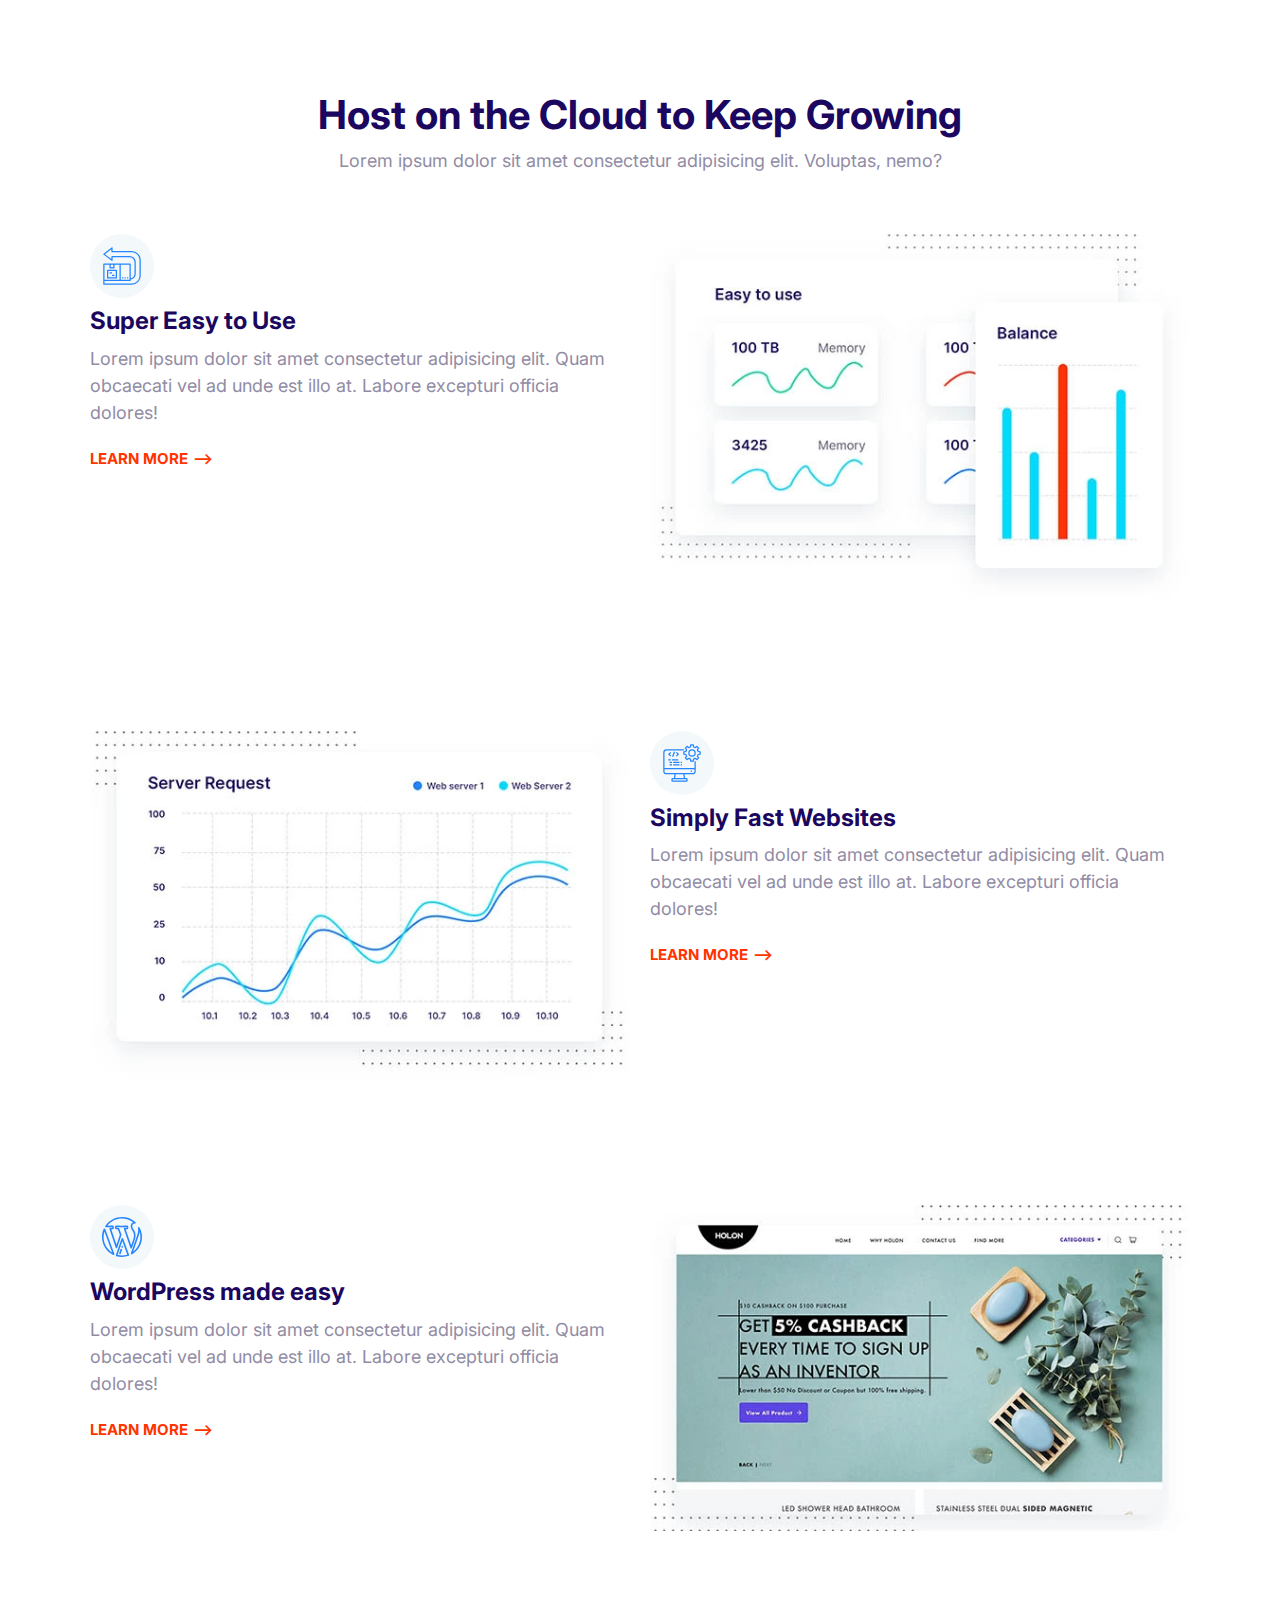
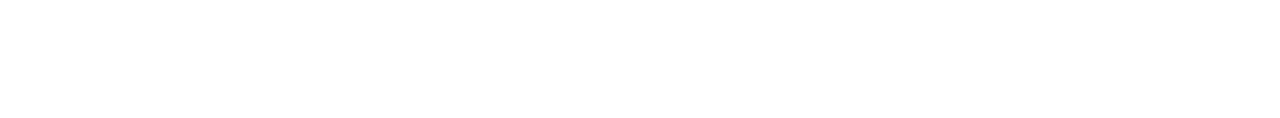
==== index.html @ ed45044b "33- Features Block" ====
<!DOCTYPE html>
<html lang="en">
  <head>
    <meta charset="UTF-8" />
    <meta name="viewport" content="width=device-width, initial-scale=1.0" />
    <title>Document</title>
    <link rel="preconnect" href="https://fonts.googleapis.com" />
    <link rel="preconnect" href="https://fonts.gstatic.com" crossorigin />
    <link
      href="https://fonts.googleapis.com/css2?family=Inter:wght@100..900&display=swap"
      rel="stylesheet"
    />

    <link rel="stylesheet" href="css/normalize.css" />
    <link rel="stylesheet" href="css/styles.css" />
  </head>
  <body>
    <section class="block container">
      <header class="block__header">
        <h2>Host on the Cloud to Keep Growing</h2>
        <p>
          Lorem ipsum dolor sit amet consectetur adipisicing elit. Voluptas,
          nemo?
        </p>
      </header>
      <article class="grid grid--1x2 feature">
        <div class="feature__content">
          <span class="icon-container">
            <svg class="icon icon--primary">
              <use xlink:href="images/sprite.svg#easy"></use>
            </svg>
          </span>
          <h3 class="feature__heading">Super Easy to Use</h3>
          <p>
            Lorem ipsum dolor sit amet consectetur adipisicing elit. Quam
            obcaecati vel ad unde est illo at. Labore excepturi officia dolores!
          </p>
          <a href="#" class="link-arrow">Learn More</a>
        </div>
        <picture>
          <source
            type="image/webp"
            srcset="images/easy.webp 1x, images/easy@2x.webp 2x"
          />
          <source
            type="image/jpg"
            srcset="images/easy.jpg 1x, images/easy@2x.jpg 2x"
          />
          <img class="feature__image" src="images/easy@2x.jpg" alt="" />
        </picture>
      </article>
      <article class="grid grid--1x2 feature">
        <div class="feature__content">
          <span class="icon-container">
            <svg class="icon icon--primary">
              <use xlink:href="images/sprite.svg#computer"></use>
            </svg>
          </span>
          <h3 class="feature__heading">Simply Fast Websites</h3>
          <p>
            Lorem ipsum dolor sit amet consectetur adipisicing elit. Quam
            obcaecati vel ad unde est illo at. Labore excepturi officia dolores!
          </p>
          <a href="#" class="link-arrow">Learn More</a>
        </div>
        <picture>
          <source
            type="image/webp"
            srcset="images/fast.webp 1x, images/fast@2x.webp 2x"
          />
          <source
            type="image/jpg"
            srcset="images/fast.jpg 1x, images/fast@2x.jpg 2x"
          />
          <img class="feature__image" src="images/fast@2x.jpg" alt="" />
        </picture>
      </article>
      <article class="grid grid--1x2 feature">
        <div class="feature__content">
          <span class="icon-container">
            <svg class="icon icon--primary">
              <use xlink:href="images/sprite.svg#wordpress"></use>
            </svg>
          </span>
          <h3 class="feature__heading">WordPress made easy</h3>
          <p>
            Lorem ipsum dolor sit amet consectetur adipisicing elit. Quam
            obcaecati vel ad unde est illo at. Labore excepturi officia dolores!
          </p>
          <a href="#" class="link-arrow">Learn More</a>
        </div>
        <picture>
          <source
            type="image/webp"
            srcset="images/wordpress.webp 1x, images/wordpress@2x.webp 2x"
          />
          <source
            type="image/jpg"
            srcset="images/wordpress.jpg 1x, images/wordpress@2x.jpg 2x"
          />
          <img class="feature__image" src="images/wordpress@2x.jpg" alt="" />
        </picture>
      </article>
    </section>

    <script src="js/main.js"></script>
  </body>
</html>
---- css/styles.css ----
:root {
  --color-primary: #2584ff;
  --color-secondary: #00d9ff;
  --color-accent: #ff3400;
  --color-headings: #1b0760;
  --color-body: #918ca4;
  --color-body-darker: #5c5577;
  --color-border: #ccc;
  --border-radius: 30px;
}

*,
*::after,
*::before {
  box-sizing: border-box;
}

/* Typography */

html {
  /* 62.5% of 16px = 10px */
  font-size: 62.5%;
}

body {
  font-family: Inter, Arial, Helvetica, sans-serif;
  font-size: 2.4rem;
  line-height: 1.5;
  color: var(--color-body);
}

h1,
h2,
h3 {
  color: var(--color-headings);
  margin-bottom: 1rem;
  line-height: 1.1;
}

h1 {
  font-size: 7rem;
}

h2 {
  font-size: 4rem;
}

h3 {
  font-size: 3rem;
}

p {
  margin-top: 0;
}

@media screen and (min-width: 1024px) {
  body {
    font-size: 1.8rem;
  }

  h1 {
    font-size: 8rem;
  }

  h2 {
    font-size: 4rem;
  }

  h3 {
    font-size: 2.4rem;
  }
}

/* Links */
a {
  text-decoration: none;
}

.link-arrow {
  color: var(--color-accent);
  text-transform: uppercase;
  font-size: 2rem;
  font-weight: bold;
}

.link-arrow::after {
  content: '-->';
  margin-left: 5px;
  transition: margin 0.15s;
}

.link-arrow:hover::after {
  margin-left: 10px;
}

@media screen and (min-width: 1024px) {
  .link-arrow {
    font-size: 1.5rem;
  }
}
/* Badges */

.badge {
  border-radius: 20px;
  font-size: 2rem;
  font-weight: 600;
  padding: 0.5rem 2rem;
  white-space: nowrap;
}

.badge--primary {
  background: var(--color-primary);
  color: #fff;
}

.badge--secondary {
  background: var(--color-secondary);
  color: #fff;
}

.badge--small {
  font-size: 1.6rem;
  padding: 0.5rem 1.5rem;
}

@media screen and (min-width: 1024px) {
  .badge {
    font-size: 1.5rem;
  }

  .badge--small {
    font-size: 1.2rem;
  }
}
/* Lists */
.list {
  list-style: none;
  padding-left: 0;
  color: var(--color-headings);
}

.list--inline .list__item {
  display: inline-block;
  margin-right: 2rem;
}

.list--tick {
  list-style-image: url(../images/tick.svg);
  padding-left: 3rem;
}

.list--tick .list__item {
  padding-left: 0.5rem;
  margin-bottom: 1rem;
}

@media screen and (min-width: 1024px) {
  .list--tick .list__item {
    padding-left: 0;
  }
}
/* Icons */
.icon {
  width: 40px;
  height: 40px;
}

.icon--small {
  width: 30px;
  height: 30px;
}

.icon--primary {
  fill: var(--color-primary);
}

.icon--white {
  fill: #fff;
}

.icon-container {
  background: #f3f9fa;
  width: 64px;
  height: 64px;
  border-radius: 100%;
  display: inline-flex;
  justify-content: center;
  align-items: center;
}

.icon-container--accent {
  background: var(--color-accent);
}

/* Buttons */
.btn {
  border-radius: 40px;
  border: 0;
  cursor: pointer;
  font-size: 1.8rem;
  font-weight: 600;
  margin: 1rem 0;
  outline: 0;
  padding: 2rem 3rem;
  text-align: center;
  text-transform: uppercase;
  white-space: nowrap;
}

.btn .icon {
  width: 2rem;
  height: 2rem;
  margin-right: 1rem;
  vertical-align: middle;
}

.btn--primary {
  background: var(--color-primary);
  color: #fff;
}

.btn--primary:hover {
  background: #3a8ffd;
}

.btn--secondary {
  background: var(--color-secondary);
  color: #fff;
}

.btn--secondary:hover {
  background: #05cdf0;
}

.btn--accent {
  background: var(--color-accent);
  color: #fff;
}

.btn--accent:hover {
  background: #ec3000;
}

.btn--outline {
  background: #fff;
  color: var(--color-headings);
  border: 2px solid var(--color-headings);
}

.btn--outline:hover {
  background: var(--color-headings);
  color: #fff;
}

.btn--stretched {
  padding-left: 6rem;
  padding-right: 6rem;
}

.btn--block {
  width: 100%;
  display: inline-block;
}

@media screen and (min-width: 1024px) {
  .btn {
    font-size: 1.5rem;
  }
}

/* Inputs */
.input {
  border-radius: var(--border-radius);
  border: 1px solid var(--color-border);
  color: var(--color-headings);
  font-size: 2rem;
  outline: 0;
  padding: 1.5rem 3.5rem;
}

::placeholder {
  color: #cdcbd7;
}

.input-group {
  border: 1px solid var(--color-border);
  border-radius: var(--border-radius);
  display: flex;
}

.input-group .input {
  border: 0;
  flex-grow: 1;
  padding: 1.5rem 2rem;
}

.input-group .btn {
  margin: 4px;
}

@media screen and (min-width: 1024px) {
  .input {
    font-size: 1.5rem;
  }
}
/* Cards */
.card {
  border-radius: 7px;
  box-shadow: 0 0 20px 10px #f3f3f3;
  overflow: hidden;
}

.card__header,
.card__body {
  padding: 2rem 3rem;
}

.card--primary .card__header {
  background: var(--color-primary);
  color: #fff;
}

.card--secondary .card__header {
  background: var(--color-secondary);
  color: #fff;
}

.card--primary .badge--primary {
  background: #126de4;
}

.card--secondary .badge--secondary {
  background: #02cdf1;
}

/* Plans */
.plan {
  transition: transform 0.2s ease-out;
}

.plan__name {
  color: #fff;
  margin: 0;
  font-weight: 500;
  font-size: 2.4rem;
}

.plan__price {
  font-size: 6rem;
}

.plan__billing-cycle {
  font-size: 2.4rem;
  font-weight: 300;
  opacity: 0.8;
  margin-right: 1rem;
}

.plan__description {
  font-size: 2rem;
  font-weight: 300;
  letter-spacing: 1px;
  display: block;
}

.plan .list__item {
  margin-bottom: 2rem;
}

.plan--popular {
  transform: scale(1.1);
}

.plan--popular .card__header {
  position: relative;
}

.plan--popular .card__header::before {
  content: url(../images/popular.svg);
  width: 40px;
  display: inline-block;
  position: absolute;
  top: -6px;
  right: 5%;
}

.plan:hover {
  transform: scale(1.05);
}

.plan--popular:hover {
  transform: scale(1.15);
}

@media screen and (min-width: 1024px) {
  .plan__name {
    font-size: 1.4rem;
  }

  .plan__price {
    font-size: 5rem;
  }

  .plan__billing-cycle {
    font-size: 1.6rem;
  }

  .plan__description {
    font-size: 1.7rem;
  }
}
/* Media */
.media {
  display: flex;
}

.media__title {
  margin-top: 0;
}

.media__body {
  margin: 0 2rem;
}

.media__image {
  margin-top: 1rem;
}
/* Quotes */
.quote {
  font-size: 3rem;
  font-style: italic;
  color: var(--color-body-darker);
  line-height: 1.3;
}

.quote__text::before {
  content: open-quote;
}

.quote__text::after {
  content: close-quote;
}

.quote__author {
  font-size: 3rem;
  font-weight: 500;
  font-style: normal;
  margin-bottom: 0;
}

.quote__organization {
  color: var(--color-headings);
  opacity: 0.4;
  font-size: 2rem;
  font-style: normal;
}

.quote__line {
  position: relative;
  bottom: 10px;
}

@media screen and (min-width: 1024px) {
  .quote {
    font-size: 2rem;
  }

  .quote__author {
    font-size: 2.4rem;
  }

  .quote__organization {
    font-size: 1.6rem;
  }
}

/* Grids */
.grid {
  display: grid;
}

@media screen and (min-width: 768px) {
  .grid--1x2 {
    grid-template-columns: repeat(2, 1fr);
  }
}

@media screen and (min-width: 1024px) {
  .grid--1x3 {
    grid-template-columns: repeat(3, 1fr);
  }
}

/* Testimonials */
.testimonial {
  padding: 3rem;
}

.testimonial__image {
  position: relative;
  margin: 0 3rem;
}

.testimonial__image > img {
  width: 100%;
}

.testimonial__image > .icon-container {
  position: absolute;
  top: 3rem;
  right: -32px;
}

@media screen and (min-width: 768px) {
  .testimonial__image {
    margin: 0;
  }

  .testimonial .quote,
  .testimonial .quote__author {
    font-size: 2.4rem;
  }

  .testimonial .quote {
    margin-left: 6rem;
    margin-right: 0;
  }
}

/* Callouts */
.callout {
  padding: 4rem;
  border-radius: 5px;
}

.callout--primary {
  background: var(--color-primary);
  color: #fff;
}

.callout__heading {
  color: #fff;
  margin-top: 0;
  font-size: 3rem;
}

.callout .btn {
  justify-self: center;
  align-self: center;
}

.callout__content {
  text-align: center;
}

@media screen and (min-width: 768px) {
  .callout .grid--1x2 {
    grid-template-columns: 1fr auto;
  }

  .callout__content {
    text-align: left;
  }

  .callout .btn {
    justify-self: start;
    margin: 0 2rem;
  }
}

/* Collapsibles */
.collapsible__header {
  display: flex;
  justify-content: space-between;
}

.collapsible__heading {
  margin-top: 0;
  font-size: 3rem;
}

.collapsible__chevron {
  transform: rotate(-90deg);
  transition: transform 0.3s;
}

.collapsible__content {
  max-height: 0;
  overflow: hidden;
  opacity: 0;
  transition: all 0.3s;
}

.collapsible--expanded .collapsible__chevron {
  transform: rotate(0);
}

.collapsible--expanded .collapsible__content {
  max-height: 100vh;
  opacity: 1;
}
/* Blocks */
.block {
  --padding-vertical: 6rem;
  padding: var(--padding-vertical) 2rem;
}

.block__header {
  text-align: center;
}

.block__heading {
  margin-top: 0;
}

.block--dark {
  background: #000;
  color: #7b858b;
}

.block--dark .block__heading {
  color: #fff;
}

.block--skewed-right {
  padding-bottom: calc(var(--padding-vertical) + 4rem);
  clip-path: polygon(0% 0%, 100% 0%, 100% 100%, 0% 80%);
}

.block--skewed-left {
  padding-bottom: calc(var(--padding-vertical) + 4rem);
  clip-path: polygon(0% 0%, 100% 0%, 100% 80%, 0% 100%);
}

.container {
  max-width: 1140px;
  margin: 0 auto;
}

/* Navigation Bar */
.nav {
  background: #000;
  display: flex;
  justify-content: space-between;
  flex-wrap: wrap;
  padding: 0 1rem;
  align-items: center;
}

.nav__list {
  width: 100%;
  margin: 0;
}

.nav__item {
  padding: 0.5rem 2rem;
  border-bottom: 1px solid #222;
}

.nav__item > a {
  color: #d2d0db;
  transition: color 0.3s;
}

.nav__item > a:hover {
  color: #fff;
}

.nav__toggler {
  opacity: 0.5;
  transition: box-shadow 0.15s;
  cursor: pointer;
}

.nav.collapsible--expanded .nav__toggler {
  opacity: 1;
  box-shadow: 0 0 0 3px #666;
  border-radius: 5px;
}

.nav__brand {
  transform: translateY(5px);
}

@media screen and (min-width: 768px) {
  .nav__toggler {
    display: none;
  }

  .nav__list {
    width: auto;
    display: flex;
    font-size: 1.6rem;
    max-height: 100%;
    opacity: 1;
  }

  .nav__item {
    border: 0;
  }
}

/* Hero */
.hero {
  clip-path: polygon(0% 0%, 100% 0%, 100% 90%, 0% 100%);
}

.hero__tagline {
  font-size: 2rem;
  color: #b9c3cf;
  letter-spacing: 1px;
  margin: 2rem 0 5rem;
}

.hero__image {
  width: 100%;
}

@media screen and (min-width: 768px) {
  .hero {
    padding-top: 0;
  }

  .hero__content {
    text-align: left;
    align-self: center;
  }
}

/* Domain Block */
.block-domain .input-group {
  box-shadow: 0 0 30px 20px #e6ebee;
  border: 0;
  margin: 4rem auto;
  max-width: 670px;
}

.block-domain__prices {
  display: grid;
  grid-template-columns: repeat(3, 1fr);
  grid-template-rows: repeat(2, 6rem);
  font-size: 2rem;
  font-weight: 600;
  justify-items: center;
  max-width: 700px;
  margin: 0 auto;
}

@media screen and (min-width: 768px) {
  .block-domain__prices {
    grid-template-columns: repeat(auto-fit, minmax(10rem, 1fr));
  }
}
/* Plans Block */
.block-plans .grid {
  gap: 8rem 4rem;
}

.block-plans .card {
  max-width: 500px;
  margin: 0 auto;
}

/* Features */
.feature {
  gap: 4rem 2rem;
  margin: 12rem 0;
}

.feature:first-of-type {
  margin-top: 6rem;
}

.feature__heading {
  margin: 1rem 0;
}

.feature__image {
  width: 100%;
}

@media screen and (min-width: 768px) {
  .feature:nth-of-type(even) .feature__content {
    order: 2;
  }
}
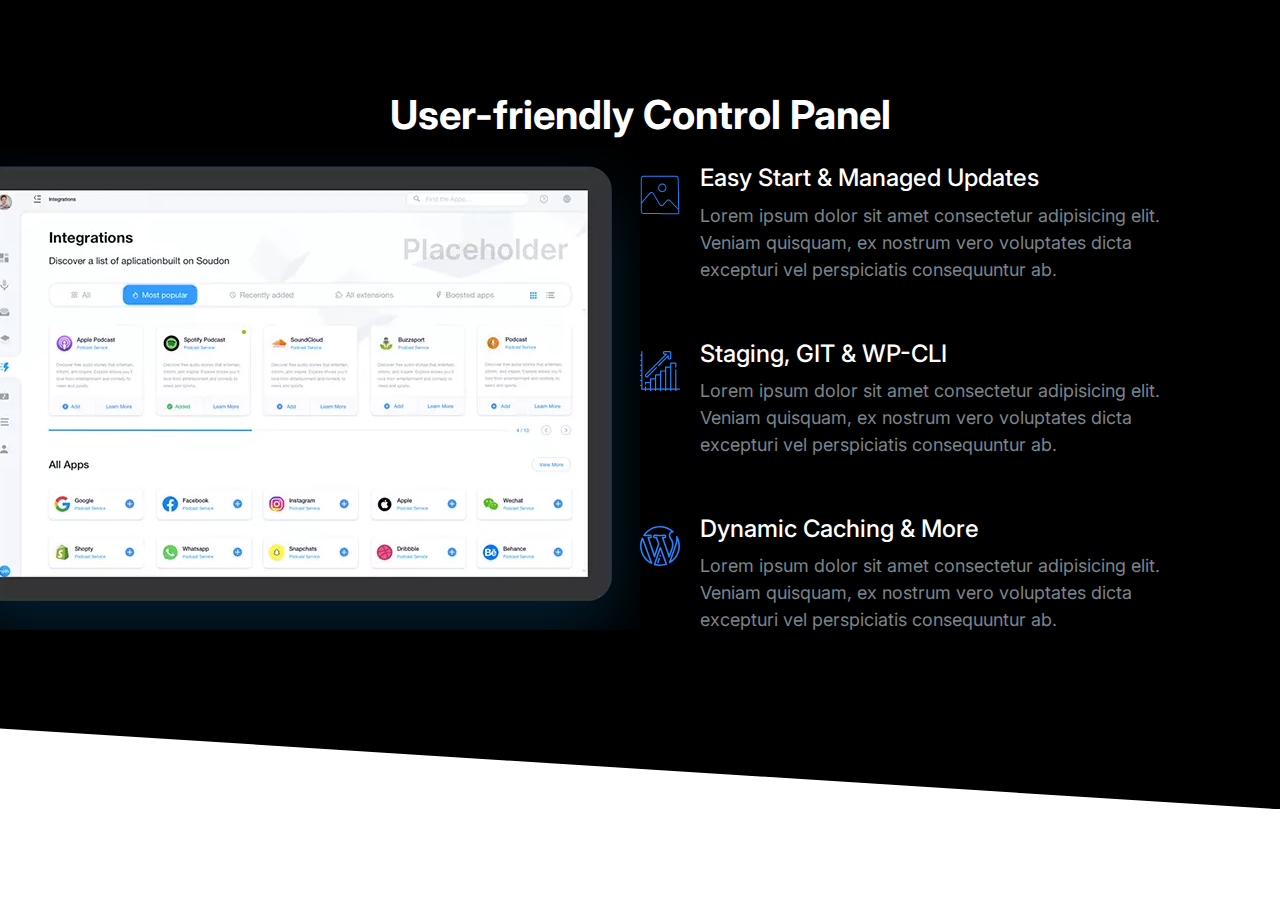
==== commit c1ab0d2f: "34- Showcase Block" ====
--- a/index.html
+++ b/index.html
@@ -15,92 +15,76 @@
     <link rel="stylesheet" href="css/styles.css" />
   </head>
   <body>
-    <section class="block container">
+    <section class="block block--dark block--skewed-right block-showcase">
       <header class="block__header">
-        <h2>Host on the Cloud to Keep Growing</h2>
-        <p>
-          Lorem ipsum dolor sit amet consectetur adipisicing elit. Voluptas,
-          nemo?
-        </p>
+        <h2>User-friendly Control Panel</h2>
       </header>
-      <article class="grid grid--1x2 feature">
-        <div class="feature__content">
-          <span class="icon-container">
-            <svg class="icon icon--primary">
-              <use xlink:href="images/sprite.svg#easy"></use>
-            </svg>
-          </span>
-          <h3 class="feature__heading">Super Easy to Use</h3>
-          <p>
-            Lorem ipsum dolor sit amet consectetur adipisicing elit. Quam
-            obcaecati vel ad unde est illo at. Labore excepturi officia dolores!
-          </p>
-          <a href="#" class="link-arrow">Learn More</a>
-        </div>
-        <picture>
+      <div class="container grid grid--1x2">
+        <picture class="block-showcase__image">
           <source
             type="image/webp"
-            srcset="images/easy.webp 1x, images/easy@2x.webp 2x"
+            srcset="images/ipad.webp 1x, images/ipad@2x.webp 2x"
           />
           <source
-            type="image/jpg"
-            srcset="images/easy.jpg 1x, images/easy@2x.jpg 2x"
+            type="image/png"
+            srcset="images/ipad.png 1x, images/ipad@2x.png 2x"
           />
-          <img class="feature__image" src="images/easy@2x.jpg" alt="" />
+          <img src="images/ipad.png" alt="" />
         </picture>
-      </article>
-      <article class="grid grid--1x2 feature">
-        <div class="feature__content">
-          <span class="icon-container">
-            <svg class="icon icon--primary">
-              <use xlink:href="images/sprite.svg#computer"></use>
-            </svg>
-          </span>
-          <h3 class="feature__heading">Simply Fast Websites</h3>
-          <p>
-            Lorem ipsum dolor sit amet consectetur adipisicing elit. Quam
-            obcaecati vel ad unde est illo at. Labore excepturi officia dolores!
-          </p>
-          <a href="#" class="link-arrow">Learn More</a>
-        </div>
-        <picture>
-          <source
-            type="image/webp"
-            srcset="images/fast.webp 1x, images/fast@2x.webp 2x"
-          />
-          <source
-            type="image/jpg"
-            srcset="images/fast.jpg 1x, images/fast@2x.jpg 2x"
-          />
-          <img class="feature__image" src="images/fast@2x.jpg" alt="" />
-        </picture>
-      </article>
-      <article class="grid grid--1x2 feature">
-        <div class="feature__content">
-          <span class="icon-container">
-            <svg class="icon icon--primary">
-              <use xlink:href="images/sprite.svg#wordpress"></use>
-            </svg>
-          </span>
-          <h3 class="feature__heading">WordPress made easy</h3>
-          <p>
-            Lorem ipsum dolor sit amet consectetur adipisicing elit. Quam
-            obcaecati vel ad unde est illo at. Labore excepturi officia dolores!
-          </p>
-          <a href="#" class="link-arrow">Learn More</a>
-        </div>
-        <picture>
-          <source
-            type="image/webp"
-            srcset="images/wordpress.webp 1x, images/wordpress@2x.webp 2x"
-          />
-          <source
-            type="image/jpg"
-            srcset="images/wordpress.jpg 1x, images/wordpress@2x.jpg 2x"
-          />
-          <img class="feature__image" src="images/wordpress@2x.jpg" alt="" />
-        </picture>
-      </article>
+        <ul class="list">
+          <li>
+            <div class="media">
+              <div class="media__image">
+                <svg class="icon icon--primary">
+                  <use xlink:href="images/sprite.svg#snap"></use>
+                </svg>
+              </div>
+              <div class="media__body">
+                <h3 class="media__title">Easy Start & Managed Updates</h3>
+                <p>
+                  Lorem ipsum dolor sit amet consectetur adipisicing elit.
+                  Veniam quisquam, ex nostrum vero voluptates dicta excepturi
+                  vel perspiciatis consequuntur ab.
+                </p>
+              </div>
+            </div>
+          </li>
+          <li>
+            <div class="media">
+              <div class="media__image">
+                <svg class="icon icon--primary">
+                  <use xlink:href="images/sprite.svg#growth"></use>
+                </svg>
+              </div>
+              <div class="media__body">
+                <h3 class="media__title">Staging, GIT & WP-CLI</h3>
+                <p>
+                  Lorem ipsum dolor sit amet consectetur adipisicing elit.
+                  Veniam quisquam, ex nostrum vero voluptates dicta excepturi
+                  vel perspiciatis consequuntur ab.
+                </p>
+              </div>
+            </div>
+          </li>
+          <li>
+            <div class="media">
+              <div class="media__image">
+                <svg class="icon icon--primary">
+                  <use xlink:href="images/sprite.svg#wordpress"></use>
+                </svg>
+              </div>
+              <div class="media__body">
+                <h3 class="media__title">Dynamic Caching & More</h3>
+                <p>
+                  Lorem ipsum dolor sit amet consectetur adipisicing elit.
+                  Veniam quisquam, ex nostrum vero voluptates dicta excepturi
+                  vel perspiciatis consequuntur ab.
+                </p>
+              </div>
+            </div>
+          </li>
+        </ul>
+      </div>
     </section>
 
     <script src="js/main.js"></script>
--- a/css/styles.css
+++ b/css/styles.css
@@ -16,6 +16,10 @@
 }
 
 /* Typography */
+::selection {
+  background: var(--color-primary);
+  color: #fff;
+}
 
 html {
   /* 62.5% of 16px = 10px */
@@ -47,6 +51,7 @@
 
 h3 {
   font-size: 3rem;
+  font-weight: 500;
 }
 
 p {
@@ -136,7 +141,6 @@
 .list {
   list-style: none;
   padding-left: 0;
-  color: var(--color-headings);
 }
 
 .list--inline .list__item {
@@ -147,6 +151,7 @@
 .list--tick {
   list-style-image: url(../images/tick.svg);
   padding-left: 3rem;
+  color: var(--color-headings);
 }
 
 .list--tick .list__item {
@@ -409,9 +414,11 @@
     font-size: 1.7rem;
   }
 }
+
 /* Media */
 .media {
   display: flex;
+  margin-bottom: 4rem;
 }
 
 .media__title {
@@ -618,18 +625,20 @@
   color: #7b858b;
 }
 
-.block--dark .block__heading {
+.block--dark h1,
+.block--dark h2,
+.block--dark h3 {
   color: #fff;
 }
 
 .block--skewed-right {
   padding-bottom: calc(var(--padding-vertical) + 4rem);
-  clip-path: polygon(0% 0%, 100% 0%, 100% 100%, 0% 80%);
+  clip-path: polygon(0% 0%, 100% 0%, 100% 100%, 0% 90%);
 }
 
 .block--skewed-left {
   padding-bottom: calc(var(--padding-vertical) + 4rem);
-  clip-path: polygon(0% 0%, 100% 0%, 100% 80%, 0% 100%);
+  clip-path: polygon(0% 0%, 100% 0%, 100% 90%, 0% 100%);
 }
 
 .container {
@@ -701,9 +710,6 @@
 }
 
 /* Hero */
-.hero {
-  clip-path: polygon(0% 0%, 100% 0%, 100% 90%, 0% 100%);
-}
 
 .hero__tagline {
   font-size: 2rem;
@@ -784,3 +790,23 @@
     order: 2;
   }
 }
+
+/* Showcase Block */
+.block-showcase__image > img {
+  width: 100%;
+}
+
+@media screen and (min-width: 768px) {
+  .block-showcase .grid {
+    grid-template-columns: 50% 50%;
+  }
+
+  .block-showcase__image {
+    justify-self: end;
+  }
+
+  .block-showcase__image > img {
+    width: auto;
+    max-width: 700px;
+  }
+}
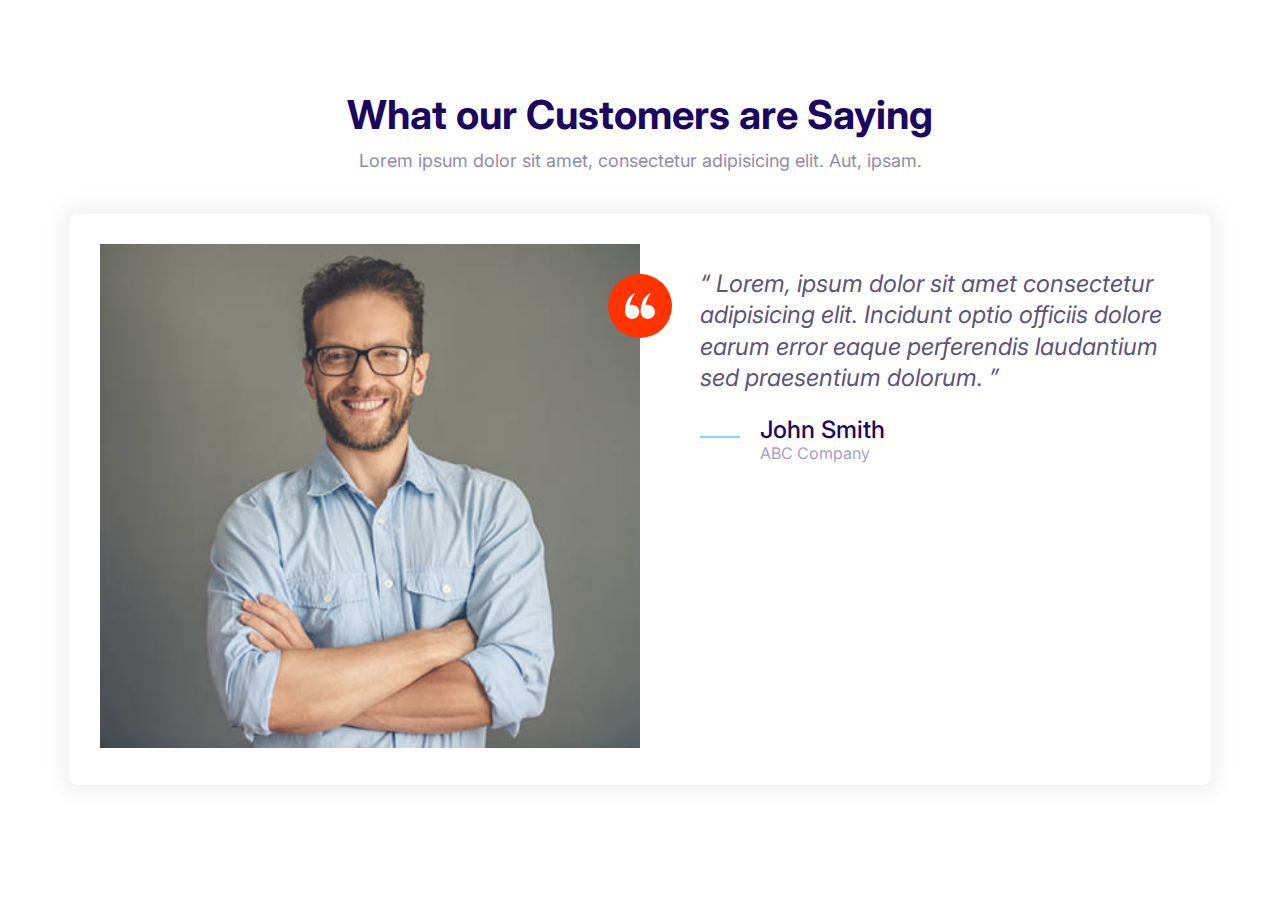
==== commit 5222399f: "35- Testimonials Block" ====
--- a/index.html
+++ b/index.html
@@ -15,75 +15,49 @@
     <link rel="stylesheet" href="css/styles.css" />
   </head>
   <body>
-    <section class="block block--dark block--skewed-right block-showcase">
+    <section class="block">
       <header class="block__header">
-        <h2>User-friendly Control Panel</h2>
+        <h2>What our Customers are Saying</h2>
+        <p>
+          Lorem ipsum dolor sit amet, consectetur adipisicing elit. Aut, ipsam.
+        </p>
       </header>
-      <div class="container grid grid--1x2">
-        <picture class="block-showcase__image">
-          <source
-            type="image/webp"
-            srcset="images/ipad.webp 1x, images/ipad@2x.webp 2x"
-          />
-          <source
-            type="image/png"
-            srcset="images/ipad.png 1x, images/ipad@2x.png 2x"
-          />
-          <img src="images/ipad.png" alt="" />
-        </picture>
-        <ul class="list">
-          <li>
-            <div class="media">
-              <div class="media__image">
-                <svg class="icon icon--primary">
-                  <use xlink:href="images/sprite.svg#snap"></use>
+      <div class="container">
+        <div class="card testimonial">
+          <div class="grid grid--1x2">
+            <div class="testimonial__image">
+              <img
+                src="images/testimonial.jpg"
+                alt="A happy, smiling customer"
+              />
+              <span class="icon-container icon-container--accent">
+                <svg class="icon icon--white icon--small">
+                  <use xlink:href="images/sprite.svg#quotes"></use>
                 </svg>
-              </div>
-              <div class="media__body">
-                <h3 class="media__title">Easy Start & Managed Updates</h3>
-                <p>
-                  Lorem ipsum dolor sit amet consectetur adipisicing elit.
-                  Veniam quisquam, ex nostrum vero voluptates dicta excepturi
-                  vel perspiciatis consequuntur ab.
-                </p>
-              </div>
+              </span>
             </div>
-          </li>
-          <li>
-            <div class="media">
-              <div class="media__image">
-                <svg class="icon icon--primary">
-                  <use xlink:href="images/sprite.svg#growth"></use>
-                </svg>
-              </div>
-              <div class="media__body">
-                <h3 class="media__title">Staging, GIT & WP-CLI</h3>
-                <p>
-                  Lorem ipsum dolor sit amet consectetur adipisicing elit.
-                  Veniam quisquam, ex nostrum vero voluptates dicta excepturi
-                  vel perspiciatis consequuntur ab.
-                </p>
-              </div>
-            </div>
-          </li>
-          <li>
-            <div class="media">
-              <div class="media__image">
-                <svg class="icon icon--primary">
-                  <use xlink:href="images/sprite.svg#wordpress"></use>
-                </svg>
-              </div>
-              <div class="media__body">
-                <h3 class="media__title">Dynamic Caching & More</h3>
-                <p>
-                  Lorem ipsum dolor sit amet consectetur adipisicing elit.
-                  Veniam quisquam, ex nostrum vero voluptates dicta excepturi
-                  vel perspiciatis consequuntur ab.
-                </p>
-              </div>
-            </div>
-          </li>
-        </ul>
+            <blockquote class="quote">
+              <p class="quote__text">
+                Lorem, ipsum dolor sit amet consectetur adipisicing elit.
+                Incidunt optio officiis dolore earum error eaque perferendis
+                laudantium sed praesentium dolorum.
+              </p>
+              <footer>
+                <div class="media">
+                  <div class="media__image">
+                    <svg class="icon icon--primary quote__line">
+                      <use xlink:href="images/sprite.svg#line"></use>
+                    </svg>
+                  </div>
+                  <div class="media__body">
+                    <h3 class="media__title quote__author">John Smith</h3>
+                    <p class="quote__organization">ABC Company</p>
+                  </div>
+                </div>
+              </footer>
+            </blockquote>
+          </div>
+        </div>
       </div>
     </section>
 
--- a/css/styles.css
+++ b/css/styles.css
@@ -614,6 +614,7 @@
 
 .block__header {
   text-align: center;
+  margin-bottom: 4rem;
 }
 
 .block__heading {
@@ -810,3 +811,4 @@
     max-width: 700px;
   }
 }
+/* Testimonials Block */
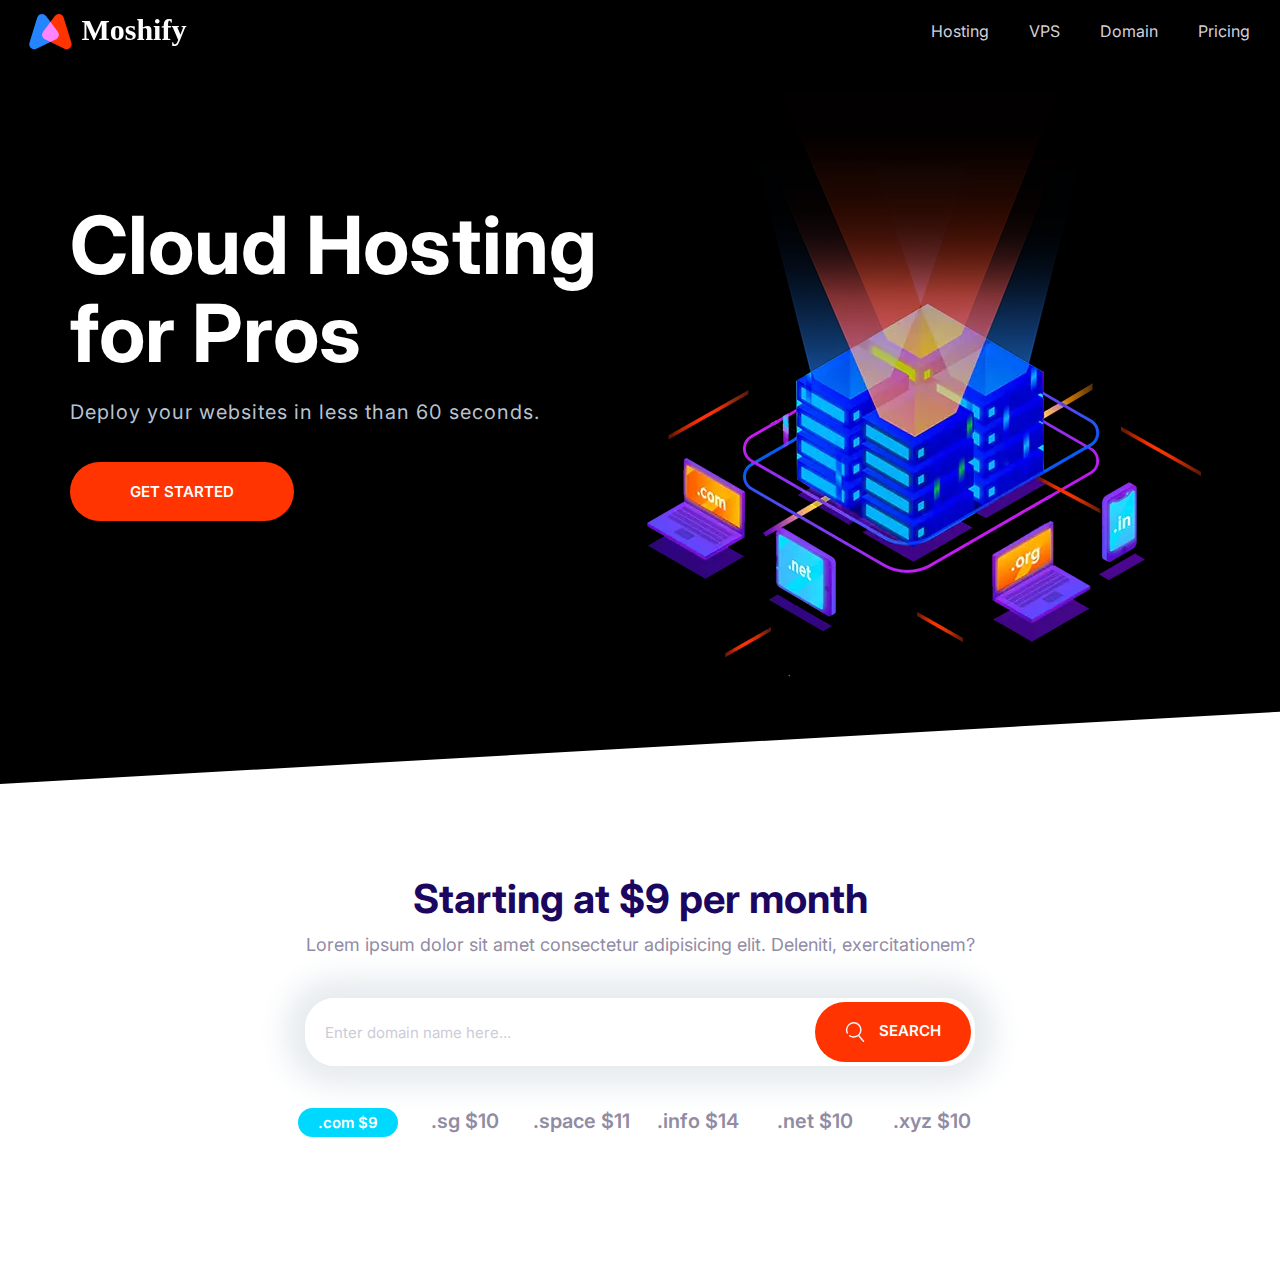
==== commit 566f1a82: "37- Putting it All Togather" ====
--- a/index.html
+++ b/index.html
@@ -15,50 +15,71 @@
     <link rel="stylesheet" href="css/styles.css" />
   </head>
   <body>
-    <section class="block">
+    <header>
+      <nav class="nav collapsible">
+        <a class="nav__brand" href="/"><img src="images/logo.svg" alt="" /></a>
+        <svg class="icon icon--white nav__toggler">
+          <use xlink:href="images/sprite.svg#menu"></use>
+        </svg>
+        <ul class="list nav__list collapsible__content">
+          <li class="nav__item"><a href="#">Hosting</a></li>
+          <li class="nav__item"><a href="#">VPS</a></li>
+          <li class="nav__item"><a href="#">Domain</a></li>
+          <li class="nav__item"><a href="#">Pricing</a></li>
+        </ul>
+      </nav>
+    </header>
+    <section class="block block--dark block--skewed-left hero">
+      <div class="container grid grid--1x2">
+        <header class="block__header hero__content">
+          <h1 class="block__heading">Cloud Hosting for Pros</h1>
+          <p class="hero__tagline">
+            Deploy your websites in less than 60 seconds.
+          </p>
+          <a href="" class="btn btn--accent btn--stretched">Get Started</a>
+        </header>
+        <picture>
+          <source
+            type="image/webp"
+            srcset="images/banner.webp 1x, images/banner@2x.webp 2x"
+          />
+          <source
+            type="image/png"
+            srcset="images/banner.png 1x, images/banner@2x.png 2x"
+          />
+          <img class="hero__image" src="images/banner.png" alt="" />
+        </picture>
+      </div>
+    </section>
+    <section class="block container block-domain">
       <header class="block__header">
-        <h2>What our Customers are Saying</h2>
+        <h2>Starting at $9 per month</h2>
         <p>
-          Lorem ipsum dolor sit amet, consectetur adipisicing elit. Aut, ipsam.
+          Lorem ipsum dolor sit amet consectetur adipisicing elit. Deleniti,
+          exercitationem?
         </p>
       </header>
-      <div class="container">
-        <div class="card testimonial">
-          <div class="grid grid--1x2">
-            <div class="testimonial__image">
-              <img
-                src="images/testimonial.jpg"
-                alt="A happy, smiling customer"
-              />
-              <span class="icon-container icon-container--accent">
-                <svg class="icon icon--white icon--small">
-                  <use xlink:href="images/sprite.svg#quotes"></use>
-                </svg>
-              </span>
-            </div>
-            <blockquote class="quote">
-              <p class="quote__text">
-                Lorem, ipsum dolor sit amet consectetur adipisicing elit.
-                Incidunt optio officiis dolore earum error eaque perferendis
-                laudantium sed praesentium dolorum.
-              </p>
-              <footer>
-                <div class="media">
-                  <div class="media__image">
-                    <svg class="icon icon--primary quote__line">
-                      <use xlink:href="images/sprite.svg#line"></use>
-                    </svg>
-                  </div>
-                  <div class="media__body">
-                    <h3 class="media__title quote__author">John Smith</h3>
-                    <p class="quote__organization">ABC Company</p>
-                  </div>
-                </div>
-              </footer>
-            </blockquote>
-          </div>
-        </div>
+      <div class="input-group">
+        <input
+          type="text"
+          class="input"
+          placeholder="Enter domain name here..."
+        />
+        <button class="btn btn--accent">
+          <svg class="icon icon--white">
+            <use xlink:href="images/sprite.svg#search"></use>
+          </svg>
+          Search
+        </button>
       </div>
+      <ul class="list block-domain__prices">
+        <li><span class="badge badge--secondary">.com $9</span></li>
+        <li>.sg $10</li>
+        <li>.space $11</li>
+        <li>.info $14</li>
+        <li>.net $10</li>
+        <li>.xyz $10</li>
+      </ul>
     </section>
 
     <script src="js/main.js"></script>
--- a/css/styles.css
+++ b/css/styles.css
@@ -811,4 +811,83 @@
     max-width: 700px;
   }
 }
-/* Testimonials Block */
+/* Footer */
+.footer {
+  background: #232323;
+}
+
+.footer a {
+  color: #777;
+  transition: color 0.3s;
+}
+
+.footer a:hover {
+  color: #fff;
+}
+
+.footer__section {
+  padding: 2rem;
+  border-bottom: 1px solid #393939;
+}
+
+.footer__section .list {
+  margin: 0;
+}
+
+.footer__heading {
+  text-transform: uppercase;
+  font-weight: 600;
+}
+
+.footer__brand {
+  margin-top: 5rem;
+  text-align: center;
+}
+
+.footer__brand img {
+  /* TODO: Consider refactoring this and applying it to 
+  all images. */
+  width: 100%;
+  max-width: 230px;
+}
+
+.footer__copyright {
+  font-size: 2.1rem;
+  color: #fff;
+  opacity: 0.3;
+}
+
+@media screen and (min-width: 768px) {
+  .footer {
+    font-size: 1.5rem;
+  }
+  .footer__sections {
+    grid-template-columns: repeat(auto-fit, minmax(10rem, 1fr));
+  }
+
+  .footer .collapsible__chevron {
+    display: none;
+  }
+
+  .footer .collapsible__content {
+    opacity: 1;
+    max-height: 100%;
+  }
+
+  .footer__brand {
+    order: -1;
+    margin-top: 1rem;
+  }
+
+  .footer__copyright {
+    font-size: 1.5rem;
+  }
+
+  .footer__section {
+    border: 0;
+  }
+
+  .footer__heading {
+    font-size: 1.6rem;
+  }
+}
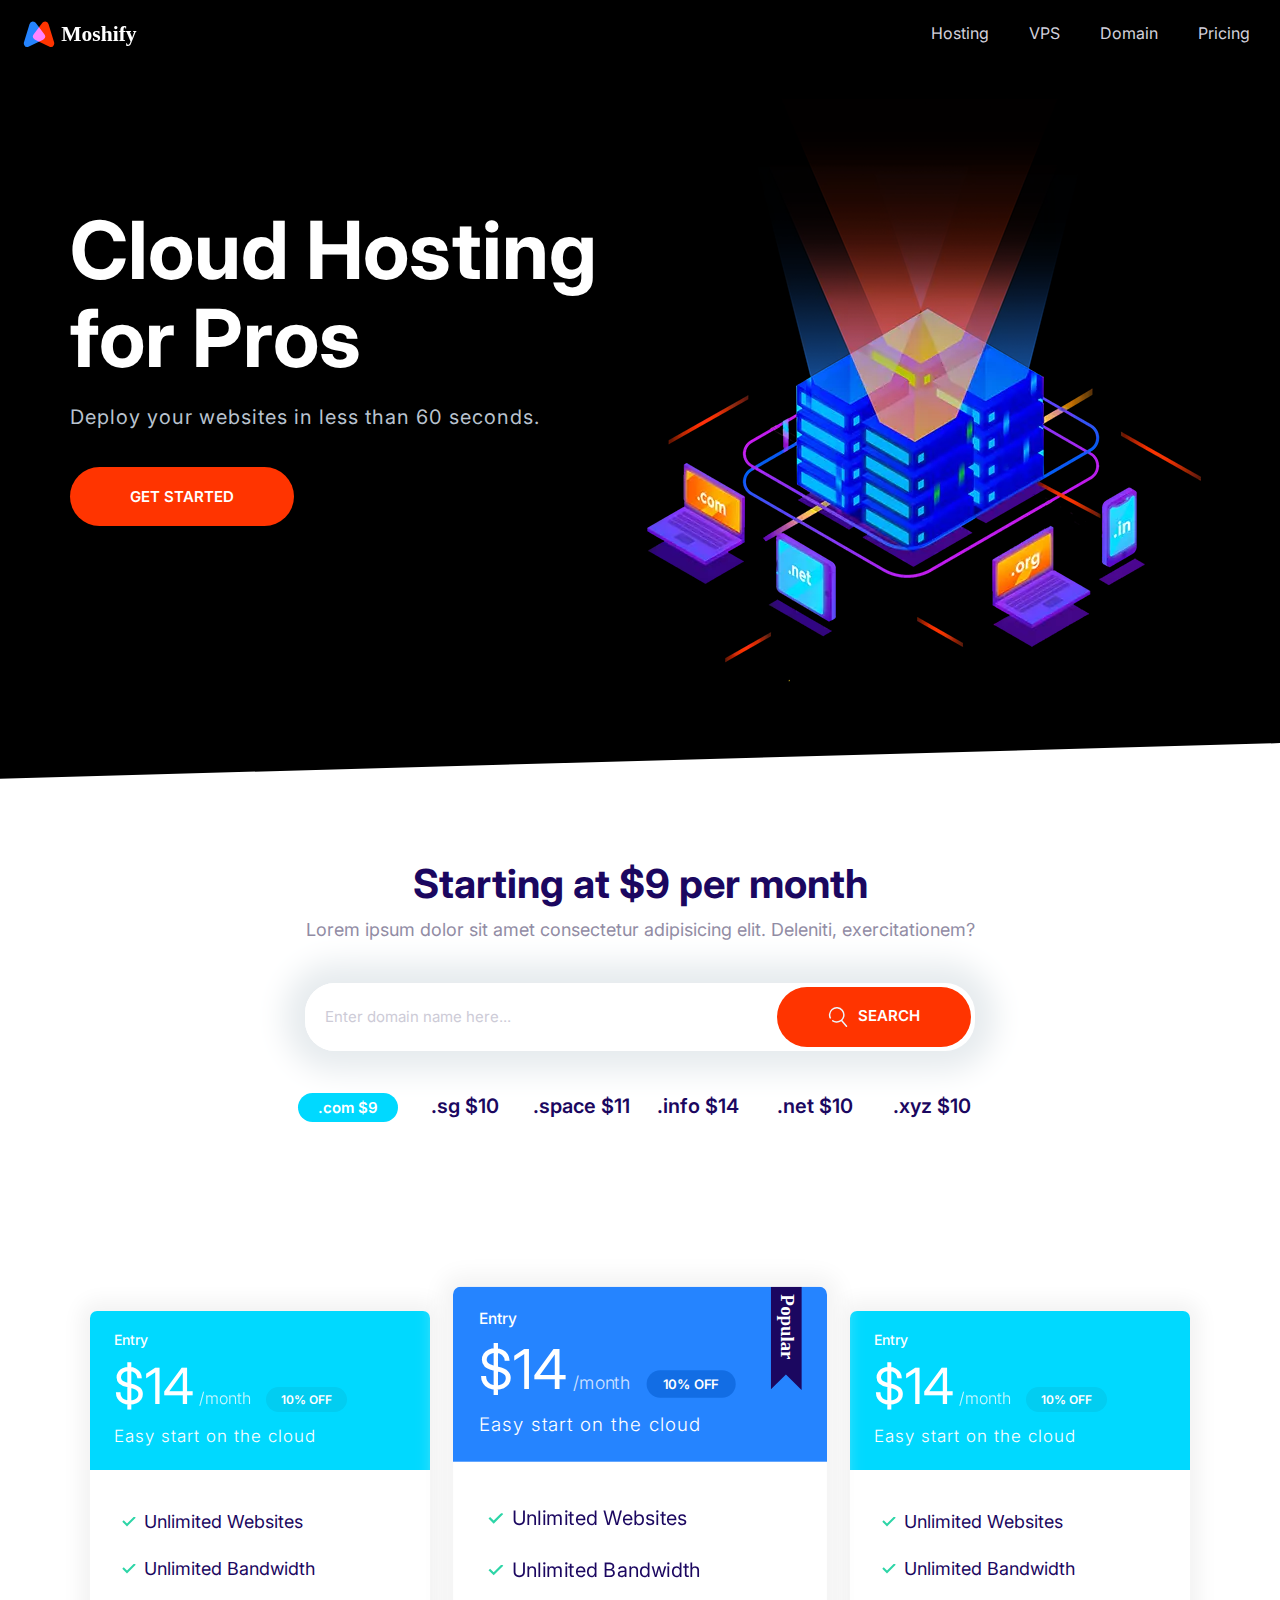
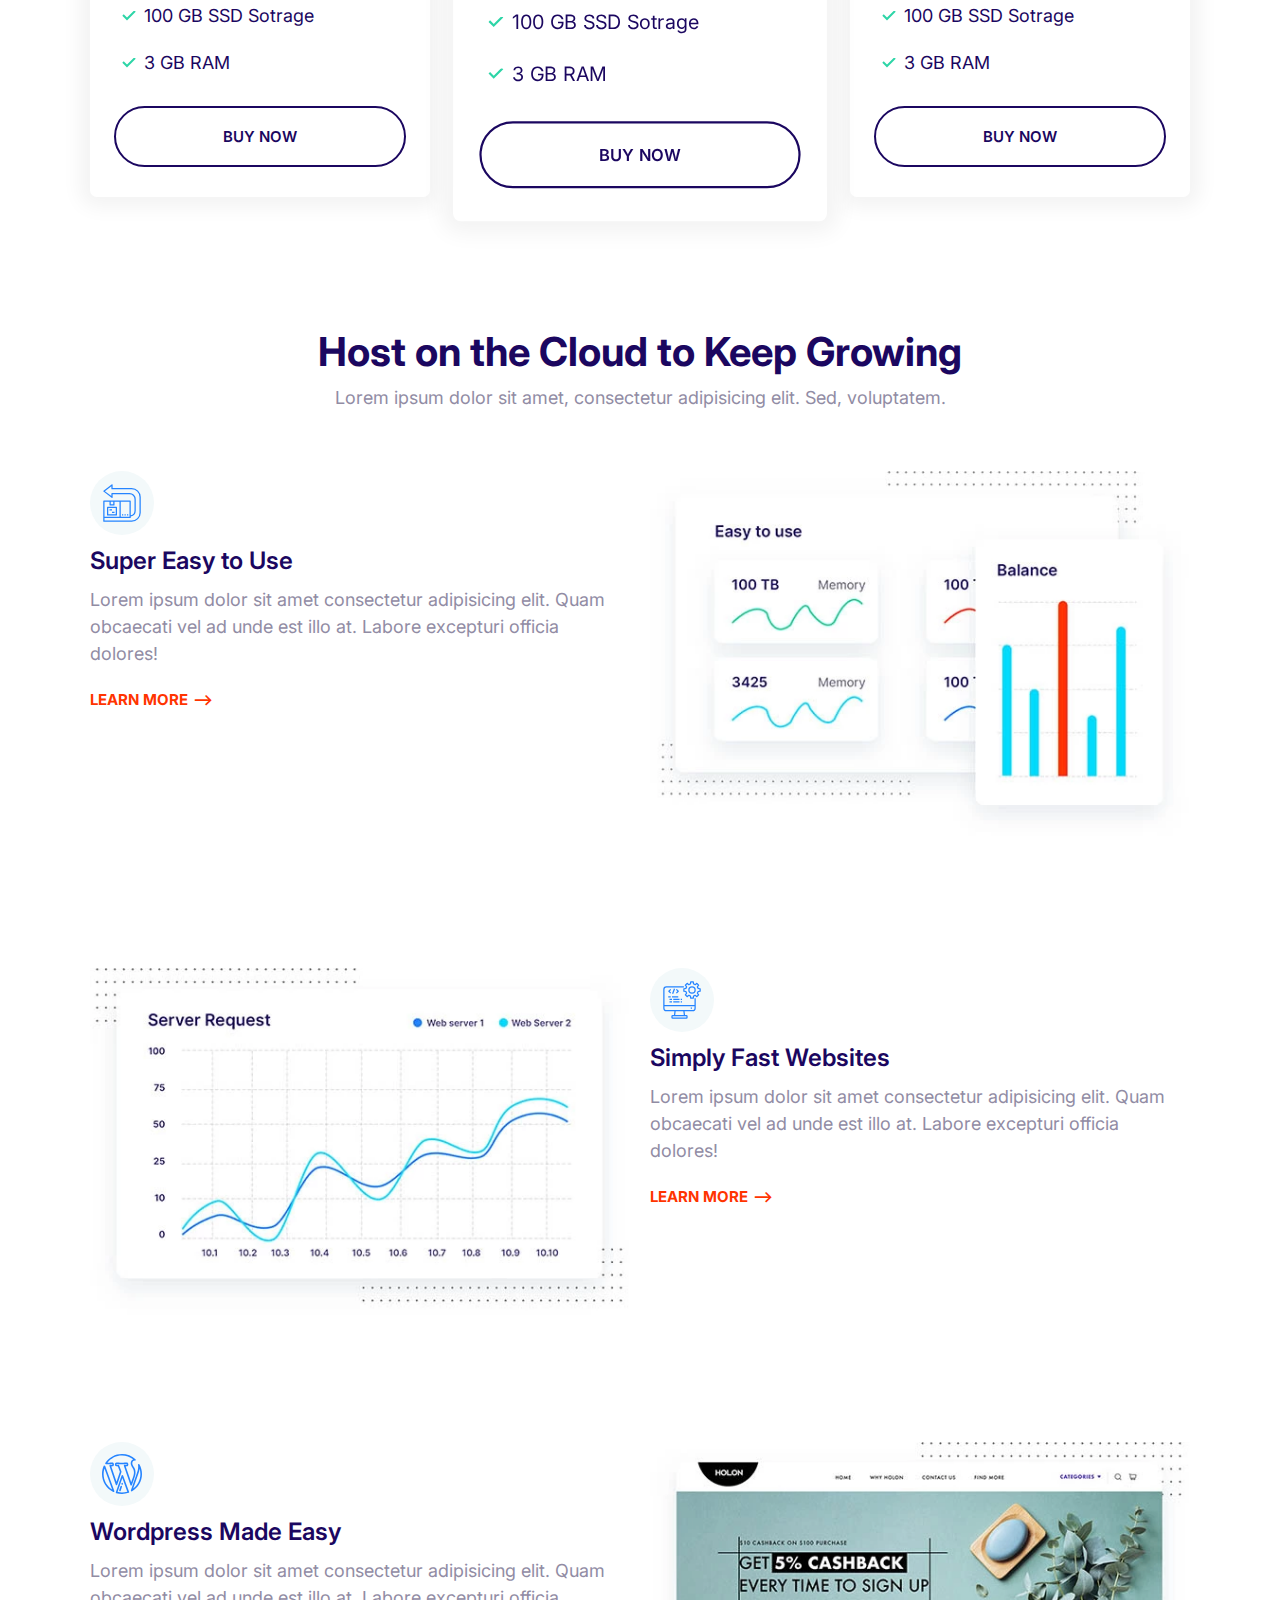
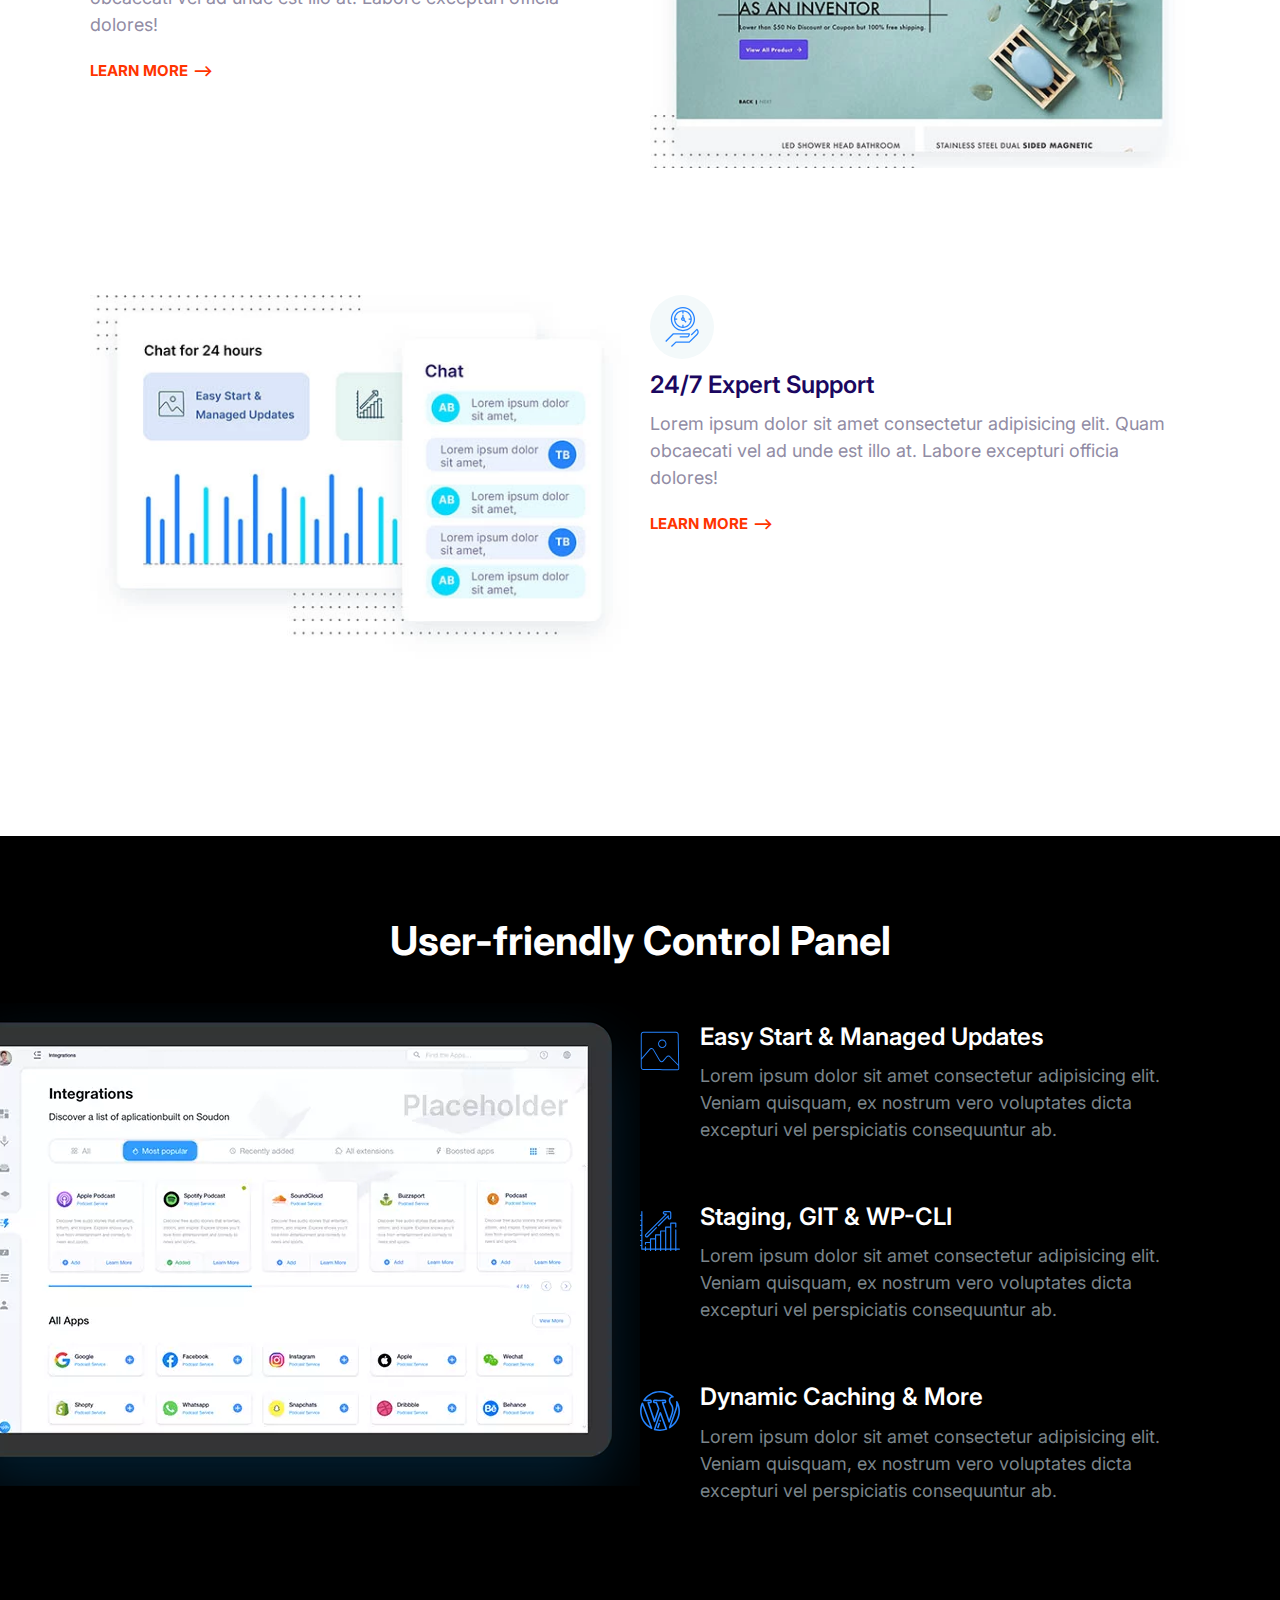
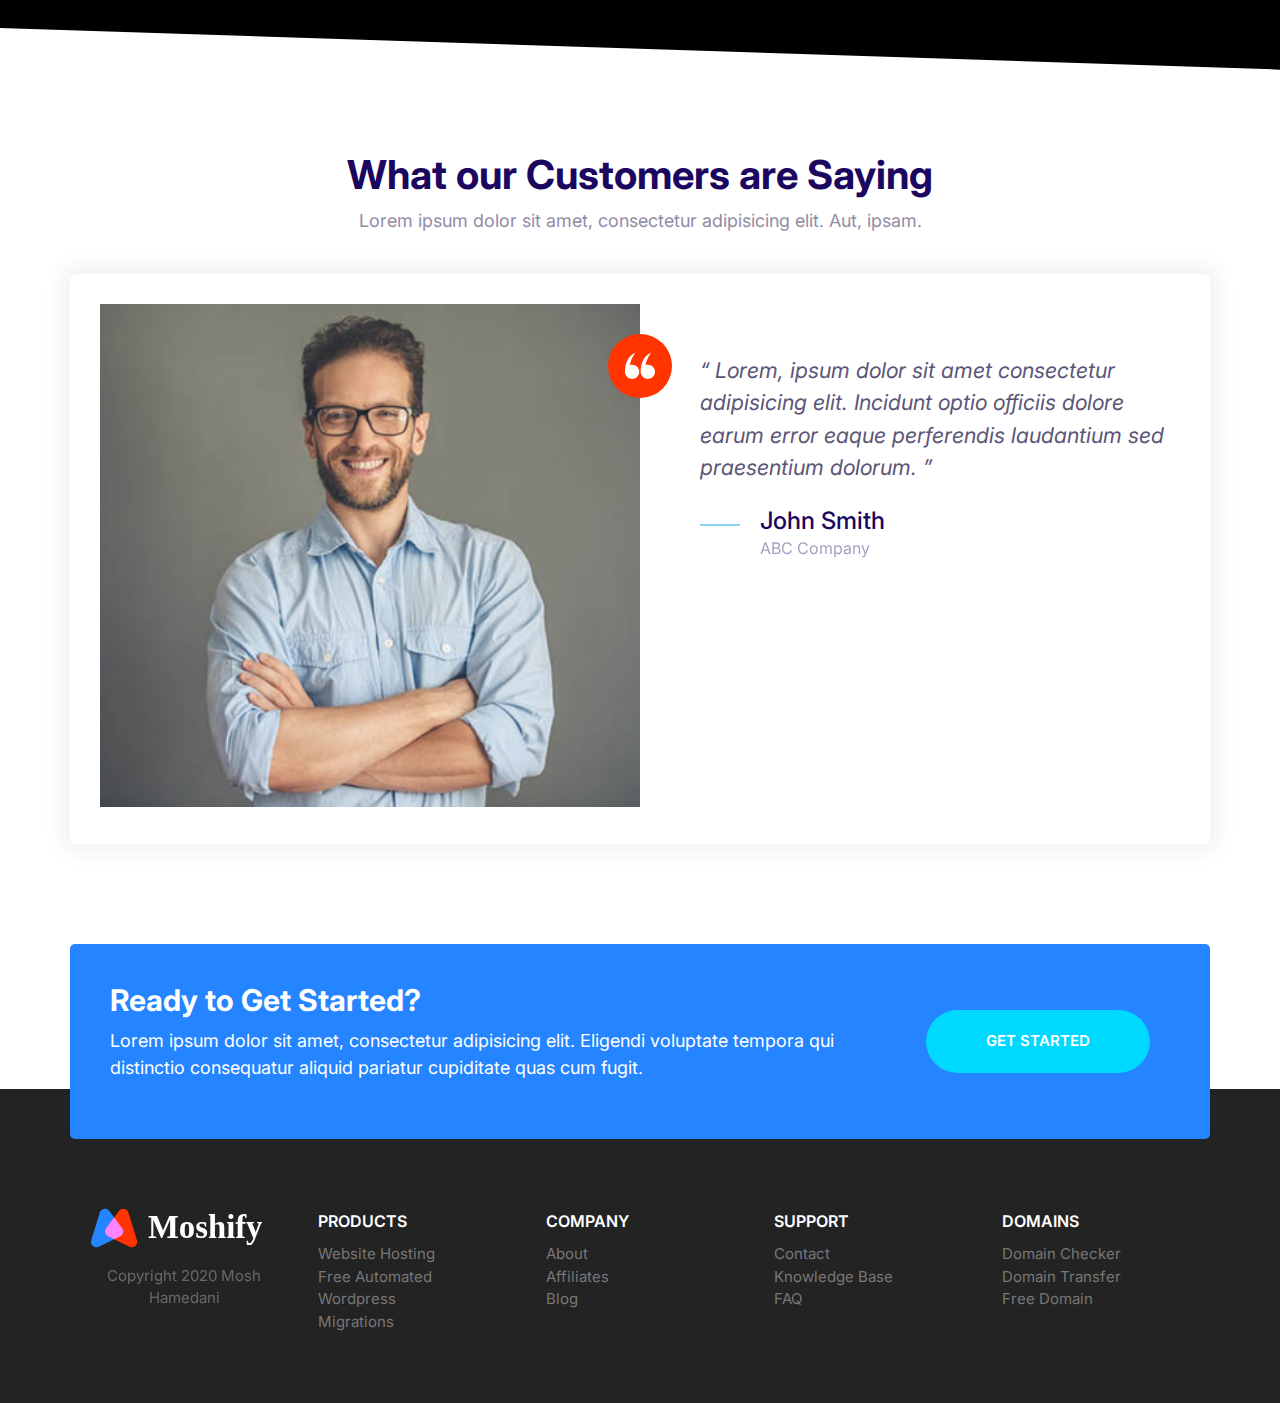
==== commit e686eeac: "38- Troubleshooting Layout Issues" ====
--- a/index.html
+++ b/index.html
@@ -67,9 +67,8 @@
         />
         <button class="btn btn--accent">
           <svg class="icon icon--white">
-            <use xlink:href="images/sprite.svg#search"></use>
-          </svg>
-          Search
+            <use xlink:href="images/sprite.svg#search"></use></svg
+          >Search
         </button>
       </div>
       <ul class="list block-domain__prices">
@@ -81,6 +80,383 @@
         <li>.xyz $10</li>
       </ul>
     </section>
+    <section class="block container block-plans">
+      <div class="grid grid--1x3">
+        <div class="plan">
+          <div class="card card--secondary">
+            <header class="card__header">
+              <h3 class="plan__name">Entry</h3>
+              <span class="plan__price">$14</span>
+              <span class="plan__billing-cycle">/month</span>
+              <span class="badge badge--secondary badge--small">10% OFF</span>
+              <span class="plan__description">Easy start on the cloud</span>
+            </header>
+            <div class="card__body">
+              <ul class="list list--tick">
+                <li class="list__item">Unlimited Websites</li>
+                <li class="list__item">Unlimited Bandwidth</li>
+                <li class="list__item">100 GB SSD Sotrage</li>
+                <li class="list__item">3 GB RAM</li>
+              </ul>
+              <button class="btn btn--outline btn--block">Buy Now</button>
+            </div>
+          </div>
+        </div>
+        <div class="plan plan--popular">
+          <div class="card card--primary">
+            <header class="card__header">
+              <h3 class="plan__name">Entry</h3>
+              <span class="plan__price">$14</span>
+              <span class="plan__billing-cycle">/month</span>
+              <span class="badge badge--primary badge--small">10% OFF</span>
+              <span class="plan__description">Easy start on the cloud</span>
+            </header>
+            <div class="card__body">
+              <ul class="list list--tick">
+                <li class="list__item">Unlimited Websites</li>
+                <li class="list__item">Unlimited Bandwidth</li>
+                <li class="list__item">100 GB SSD Sotrage</li>
+                <li class="list__item">3 GB RAM</li>
+              </ul>
+              <button class="btn btn--outline btn--block">Buy Now</button>
+            </div>
+          </div>
+        </div>
+        <div class="plan">
+          <div class="card card--secondary">
+            <header class="card__header">
+              <h3 class="plan__name">Entry</h3>
+              <span class="plan__price">$14</span>
+              <span class="plan__billing-cycle">/month</span>
+              <span class="badge badge--secondary badge--small">10% OFF</span>
+              <span class="plan__description">Easy start on the cloud</span>
+            </header>
+            <div class="card__body">
+              <ul class="list list--tick">
+                <li class="list__item">Unlimited Websites</li>
+                <li class="list__item">Unlimited Bandwidth</li>
+                <li class="list__item">100 GB SSD Sotrage</li>
+                <li class="list__item">3 GB RAM</li>
+              </ul>
+              <button class="btn btn--outline btn--block">Buy Now</button>
+            </div>
+          </div>
+        </div>
+      </div>
+    </section>
+    <section class="block container">
+      <header class="block__header">
+        <h2>Host on the Cloud to Keep Growing</h2>
+        <p>
+          Lorem ipsum dolor sit amet, consectetur adipisicing elit. Sed,
+          voluptatem.
+        </p>
+      </header>
+      <article class="grid grid--1x2 feature">
+        <div class="feature__content">
+          <span class="icon-container">
+            <svg class="icon icon--primary">
+              <use xlink:href="images/sprite.svg#easy"></use>
+            </svg>
+          </span>
+          <h3 class="feature__heading">Super Easy to Use</h3>
+          <p>
+            Lorem ipsum dolor sit amet consectetur adipisicing elit. Quam
+            obcaecati vel ad unde est illo at. Labore excepturi officia dolores!
+          </p>
+          <a href="#" class="link-arrow">Learn More</a>
+        </div>
+        <picture>
+          <source
+            type="image/webp"
+            srcset="images/easy.webp 1x, images/easy@2x.webp 2x"
+          />
+          <source
+            type="image/jpg"
+            srcset="images/easy.jpg 1x, images/easy@2x.jpg 2x"
+          />
+          <img class="feature__image" src="images/easy@2x.jpg" alt="" />
+        </picture>
+      </article>
+      <article class="grid grid--1x2 feature">
+        <div class="feature__content">
+          <span class="icon-container">
+            <svg class="icon icon--primary">
+              <use xlink:href="images/sprite.svg#computer"></use>
+            </svg>
+          </span>
+          <h3 class="feature__heading">Simply Fast Websites</h3>
+          <p>
+            Lorem ipsum dolor sit amet consectetur adipisicing elit. Quam
+            obcaecati vel ad unde est illo at. Labore excepturi officia dolores!
+          </p>
+          <a href="#" class="link-arrow">Learn More</a>
+        </div>
+        <picture>
+          <source
+            type="image/webp"
+            srcset="images/fast.webp 1x, images/fast@2x.webp 2x"
+          />
+          <source
+            type="image/jpg"
+            srcset="images/fast.jpg 1x, images/fast@2x.jpg 2x"
+          />
+          <img class="feature__image" src="images/fast@2x.jpg" alt="" />
+        </picture>
+      </article>
+      <article class="grid grid--1x2 feature">
+        <div class="feature__content">
+          <span class="icon-container">
+            <svg class="icon icon--primary">
+              <use xlink:href="images/sprite.svg#wordpress"></use>
+            </svg>
+          </span>
+          <h3 class="feature__heading">Wordpress Made Easy</h3>
+          <p>
+            Lorem ipsum dolor sit amet consectetur adipisicing elit. Quam
+            obcaecati vel ad unde est illo at. Labore excepturi officia dolores!
+          </p>
+          <a href="#" class="link-arrow">Learn More</a>
+        </div>
+        <picture>
+          <source
+            type="image/webp"
+            srcset="images/wordpress.webp 1x, images/wordpress@2x.webp 2x"
+          />
+          <source
+            type="image/jpg"
+            srcset="images/wordpress.jpg 1x, images/wordpress@2x.jpg 2x"
+          />
+          <img class="feature__image" src="images/wordpress@2x.jpg" alt="" />
+        </picture>
+      </article>
+      <article class="grid grid--1x2 feature">
+        <div class="feature__content">
+          <span class="icon-container">
+            <svg class="icon icon--primary">
+              <use xlink:href="images/sprite.svg#clock"></use>
+            </svg>
+          </span>
+          <h3 class="feature__heading">24/7 Expert Support</h3>
+          <p>
+            Lorem ipsum dolor sit amet consectetur adipisicing elit. Quam
+            obcaecati vel ad unde est illo at. Labore excepturi officia dolores!
+          </p>
+          <a href="#" class="link-arrow">Learn More</a>
+        </div>
+        <picture>
+          <source
+            type="image/webp"
+            srcset="images/support.webp 1x, images/support@2x.webp 2x"
+          />
+          <source
+            type="image/jpg"
+            srcset="images/support.jpg 1x, images/support@2x.jpg 2x"
+          />
+          <img class="feature__image" src="images/support@2x.jpg" alt="" />
+        </picture>
+      </article>
+    </section>
+    <section class="block block--dark block--skewed-right block-showcase">
+      <header class="block__header">
+        <h2>User-friendly Control Panel</h2>
+      </header>
+      <div class="container grid grid--1x2">
+        <picture class="block-showcase__image">
+          <source
+            type="image/webp"
+            srcset="images/ipad.webp 1x, images/ipad@2x.webp 2x"
+          />
+          <source
+            type="image/png"
+            srcset="images/ipad.png 1x, images/ipad@2x.png 2x"
+          />
+          <img src="images/ipad.png" alt="" />
+        </picture>
+        <ul class="list">
+          <li>
+            <div class="media">
+              <div class="media__image">
+                <svg class="icon icon--primary">
+                  <use xlink:href="images/sprite.svg#snap"></use>
+                </svg>
+              </div>
+              <div class="media__body">
+                <h3 class="media__title">Easy Start & Managed Updates</h3>
+                <p>
+                  Lorem ipsum dolor sit amet consectetur adipisicing elit.
+                  Veniam quisquam, ex nostrum vero voluptates dicta excepturi
+                  vel perspiciatis consequuntur ab.
+                </p>
+              </div>
+            </div>
+          </li>
+          <li>
+            <div class="media">
+              <div class="media__image">
+                <svg class="icon icon--primary">
+                  <use xlink:href="images/sprite.svg#growth"></use>
+                </svg>
+              </div>
+              <div class="media__body">
+                <h3 class="media__title">Staging, GIT & WP-CLI</h3>
+                <p>
+                  Lorem ipsum dolor sit amet consectetur adipisicing elit.
+                  Veniam quisquam, ex nostrum vero voluptates dicta excepturi
+                  vel perspiciatis consequuntur ab.
+                </p>
+              </div>
+            </div>
+          </li>
+          <li>
+            <div class="media">
+              <div class="media__image">
+                <svg class="icon icon--primary">
+                  <use xlink:href="images/sprite.svg#wordpress"></use>
+                </svg>
+              </div>
+              <div class="media__body">
+                <h3 class="media__title">Dynamic Caching & More</h3>
+                <p>
+                  Lorem ipsum dolor sit amet consectetur adipisicing elit.
+                  Veniam quisquam, ex nostrum vero voluptates dicta excepturi
+                  vel perspiciatis consequuntur ab.
+                </p>
+              </div>
+            </div>
+          </li>
+        </ul>
+      </div>
+    </section>
+    <section class="block">
+      <header class="block__header">
+        <h2>What our Customers are Saying</h2>
+        <p>
+          Lorem ipsum dolor sit amet, consectetur adipisicing elit. Aut, ipsam.
+        </p>
+      </header>
+      <div class="container">
+        <div class="card testimonial">
+          <div class="grid grid--1x2">
+            <div class="testimonial__image">
+              <img
+                src="images/testimonial.jpg"
+                alt="A happy, smiling customer"
+              />
+              <span class="icon-container icon-container--accent">
+                <svg class="icon icon--white icon--small">
+                  <use xlink:href="images/sprite.svg#quotes"></use>
+                </svg>
+              </span>
+            </div>
+            <blockquote class="quote">
+              <p class="quote__text">
+                Lorem, ipsum dolor sit amet consectetur adipisicing elit.
+                Incidunt optio officiis dolore earum error eaque perferendis
+                laudantium sed praesentium dolorum.
+              </p>
+              <footer>
+                <div class="media">
+                  <div class="media__image">
+                    <svg class="icon icon--primary quote__line">
+                      <use xlink:href="images/sprite.svg#line"></use>
+                    </svg>
+                  </div>
+                  <div class="media__body">
+                    <h3 class="media__title quote__author">John Smith</h3>
+                    <p class="quote__organization">ABC Company</p>
+                  </div>
+                </div>
+              </footer>
+            </blockquote>
+          </div>
+        </div>
+      </div>
+    </section>
+    <div class="container">
+      <div class="callout callout--primary callout-signup">
+        <div class="grid grid--1x2">
+          <div class="callout__content">
+            <h2 class="callout__heading">Ready to Get Started?</h2>
+            <p>
+              Lorem ipsum dolor sit amet, consectetur adipisicing elit. Eligendi
+              voluptate tempora qui distinctio consequatur aliquid pariatur
+              cupiditate quas cum fugit.
+            </p>
+          </div>
+          <a href="#" class="btn btn--secondary btn--stretched">Get Started</a>
+        </div>
+      </div>
+    </div>
+
+    <footer class="block block--dark footer">
+      <div class="container grid footer__sections">
+        <section class="collapsible collapsible--expanded footer__section">
+          <header class="collapsible__header">
+            <h2 class="collapsible__heading footer__heading">Products</h2>
+            <svg class="icon icon--white collapsible__chevron">
+              <use xlink:href="images/sprite.svg#chevron"></use>
+            </svg>
+          </header>
+          <div class="collapsible__content">
+            <ul class="list">
+              <li><a href="#">Website Hosting</a></li>
+              <li><a href="#">Free Automated Wordpress</a></li>
+              <li><a href="#">Migrations</a></li>
+            </ul>
+          </div>
+        </section>
+        <section class="collapsible footer__section">
+          <header class="collapsible__header">
+            <h2 class="collapsible__heading footer__heading">Company</h2>
+            <svg class="icon icon--white collapsible__chevron">
+              <use xlink:href="images/sprite.svg#chevron"></use>
+            </svg>
+          </header>
+          <div class="collapsible__content">
+            <ul class="list">
+              <li><a href="#">About</a></li>
+              <li><a href="#">Affiliates</a></li>
+              <li><a href="#">Blog</a></li>
+            </ul>
+          </div>
+        </section>
+        <section class="collapsible footer__section">
+          <header class="collapsible__header">
+            <h2 class="collapsible__heading footer__heading">Support</h2>
+            <svg class="icon icon--white collapsible__chevron">
+              <use xlink:href="images/sprite.svg#chevron"></use>
+            </svg>
+          </header>
+          <div class="collapsible__content">
+            <ul class="list">
+              <li><a href="#">Contact</a></li>
+              <li><a href="#">Knowledge Base</a></li>
+              <li><a href="#">FAQ</a></li>
+            </ul>
+          </div>
+        </section>
+        <section class="collapsible footer__section">
+          <header class="collapsible__header">
+            <h2 class="collapsible__heading footer__heading">Domains</h2>
+            <svg class="icon icon--white collapsible__chevron">
+              <use xlink:href="images/sprite.svg#chevron"></use>
+            </svg>
+          </header>
+          <div class="collapsible__content">
+            <ul class="list">
+              <li><a href="#">Domain Checker</a></li>
+              <li><a href="#">Domain Transfer</a></li>
+              <li><a href="#">Free Domain</a></li>
+            </ul>
+          </div>
+        </section>
+        <section class="footer__brand">
+          <img src="images/logo.svg" alt="" />
+          <p class="footer__copyright">Copyright 2020 Mosh Hamedani</p>
+        </section>
+      </div>
+    </footer>
 
     <script src="js/main.js"></script>
   </body>
--- a/css/styles.css
+++ b/css/styles.css
@@ -22,13 +22,16 @@
 }
 
 html {
-  /* 62.5% of 16px = 10px */
   font-size: 62.5%;
+}
+
+img {
+  width: 100%;
 }
 
 body {
   font-family: Inter, Arial, Helvetica, sans-serif;
-  font-size: 2.4rem;
+  font-size: 2rem;
   line-height: 1.5;
   color: var(--color-body);
 }
@@ -42,7 +45,7 @@
 }
 
 h1 {
-  font-size: 7rem;
+  font-size: 6rem;
 }
 
 h2 {
@@ -50,8 +53,9 @@
 }
 
 h3 {
-  font-size: 3rem;
-  font-weight: 500;
+  font-size: 2.8rem;
+  font-weight: 600;
+  line-height: 1.3;
 }
 
 p {
@@ -103,8 +107,8 @@
     font-size: 1.5rem;
   }
 }
+
 /* Badges */
-
 .badge {
   border-radius: 20px;
   font-size: 2rem;
@@ -137,6 +141,7 @@
     font-size: 1.2rem;
   }
 }
+
 /* Lists */
 .list {
   list-style: none;
@@ -164,6 +169,7 @@
     padding-left: 0;
   }
 }
+
 /* Icons */
 .icon {
   width: 40px;
@@ -206,7 +212,7 @@
   font-weight: 600;
   margin: 1rem 0;
   outline: 0;
-  padding: 2rem 3rem;
+  padding: 2rem 4vw;
   text-align: center;
   text-transform: uppercase;
   white-space: nowrap;
@@ -297,6 +303,7 @@
   border: 0;
   flex-grow: 1;
   padding: 1.5rem 2rem;
+  width: 0;
 }
 
 .input-group .btn {
@@ -308,6 +315,7 @@
     font-size: 1.5rem;
   }
 }
+
 /* Cards */
 .card {
   border-radius: 7px;
@@ -317,7 +325,7 @@
 
 .card__header,
 .card__body {
-  padding: 2rem 3rem;
+  padding: 2rem 7%;
 }
 
 .card--primary .card__header {
@@ -351,11 +359,11 @@
 }
 
 .plan__price {
-  font-size: 6rem;
+  font-size: 5rem;
 }
 
 .plan__billing-cycle {
-  font-size: 2.4rem;
+  font-size: 2rem;
   font-weight: 300;
   opacity: 0.8;
   margin-right: 1rem;
@@ -370,10 +378,6 @@
 
 .plan .list__item {
   margin-bottom: 2rem;
-}
-
-.plan--popular {
-  transform: scale(1.1);
 }
 
 .plan--popular .card__header {
@@ -398,6 +402,10 @@
 }
 
 @media screen and (min-width: 1024px) {
+  .plan--popular {
+    transform: scale(1.1);
+  }
+
   .plan__name {
     font-size: 1.4rem;
   }
@@ -449,7 +457,7 @@
 }
 
 .quote__author {
-  font-size: 3rem;
+  font-size: 2rem;
   font-weight: 500;
   font-style: normal;
   margin-bottom: 0;
@@ -458,7 +466,7 @@
 .quote__organization {
   color: var(--color-headings);
   opacity: 0.4;
-  font-size: 2rem;
+  font-size: 1.5rem;
   font-style: normal;
 }
 
@@ -503,13 +511,14 @@
   padding: 3rem;
 }
 
+.testimonial .quote {
+  margin: 2rem 0;
+  font-size: 110%;
+}
+
 .testimonial__image {
   position: relative;
   margin: 0 3rem;
-}
-
-.testimonial__image > img {
-  width: 100%;
 }
 
 .testimonial__image > .icon-container {
@@ -523,14 +532,10 @@
     margin: 0;
   }
 
-  .testimonial .quote,
-  .testimonial .quote__author {
-    font-size: 2.4rem;
-  }
-
   .testimonial .quote {
-    margin-left: 6rem;
-    margin-right: 0;
+    margin: 5rem 0 0 6rem;
+    font-size: 120%;
+    line-height: 1.5;
   }
 }
 
@@ -606,9 +611,10 @@
   max-height: 100vh;
   opacity: 1;
 }
+
 /* Blocks */
 .block {
-  --padding-vertical: 6rem;
+  --padding-vertical: 5rem;
   padding: var(--padding-vertical) 2rem;
 }
 
@@ -634,12 +640,12 @@
 
 .block--skewed-right {
   padding-bottom: calc(var(--padding-vertical) + 4rem);
-  clip-path: polygon(0% 0%, 100% 0%, 100% 100%, 0% 90%);
+  clip-path: polygon(0% 0%, 100% 0%, 100% 100%, 0% 95%);
 }
 
 .block--skewed-left {
   padding-bottom: calc(var(--padding-vertical) + 4rem);
-  clip-path: polygon(0% 0%, 100% 0%, 100% 90%, 0% 100%);
+  clip-path: polygon(0% 0%, 100% 0%, 100% 95%, 0% 100%);
 }
 
 .container {
@@ -653,7 +659,7 @@
   display: flex;
   justify-content: space-between;
   flex-wrap: wrap;
-  padding: 0 1rem;
+  padding: 1rem;
   align-items: center;
 }
 
@@ -665,6 +671,10 @@
 .nav__item {
   padding: 0.5rem 2rem;
   border-bottom: 1px solid #222;
+}
+
+.nav__item:last-of-type {
+  border-bottom: none;
 }
 
 .nav__item > a {
@@ -690,6 +700,7 @@
 
 .nav__brand {
   transform: translateY(5px);
+  width: 150px;
 }
 
 @media screen and (min-width: 768px) {
@@ -719,18 +730,16 @@
   margin: 2rem 0 5rem;
 }
 
-.hero__image {
-  width: 100%;
-}
-
 @media screen and (min-width: 768px) {
-  .hero {
-    padding-top: 0;
-  }
-
   .hero__content {
     text-align: left;
     align-self: center;
+  }
+}
+
+@media screen and (min-width: 1024px) {
+  .hero {
+    padding-top: 0;
   }
 }
 
@@ -743,8 +752,9 @@
 }
 
 .block-domain__prices {
+  color: var(--color-headings);
   display: grid;
-  grid-template-columns: repeat(3, 1fr);
+  grid-template-columns: repeat(2, 1fr);
   grid-template-rows: repeat(2, 6rem);
   font-size: 2rem;
   font-weight: 600;
@@ -758,6 +768,7 @@
     grid-template-columns: repeat(auto-fit, minmax(10rem, 1fr));
   }
 }
+
 /* Plans Block */
 .block-plans .grid {
   gap: 8rem 4rem;
@@ -782,10 +793,6 @@
   margin: 1rem 0;
 }
 
-.feature__image {
-  width: 100%;
-}
-
 @media screen and (min-width: 768px) {
   .feature:nth-of-type(even) .feature__content {
     order: 2;
@@ -793,10 +800,6 @@
 }
 
 /* Showcase Block */
-.block-showcase__image > img {
-  width: 100%;
-}
-
 @media screen and (min-width: 768px) {
   .block-showcase .grid {
     grid-template-columns: 50% 50%;
@@ -811,9 +814,11 @@
     max-width: 700px;
   }
 }
+
 /* Footer */
 .footer {
   background: #232323;
+  padding-top: 10rem;
 }
 
 .footer a {
@@ -837,6 +842,8 @@
 .footer__heading {
   text-transform: uppercase;
   font-weight: 600;
+  font-size: 2.5rem;
+  line-height: 1.5;
 }
 
 .footer__brand {
@@ -845,9 +852,6 @@
 }
 
 .footer__brand img {
-  /* TODO: Consider refactoring this and applying it to 
-  all images. */
-  width: 100%;
   max-width: 230px;
 }
 
@@ -891,3 +895,8 @@
     font-size: 1.6rem;
   }
 }
+
+/* Sign-up Callout */
+.callout-signup {
+  transform: translateY(5rem);
+}
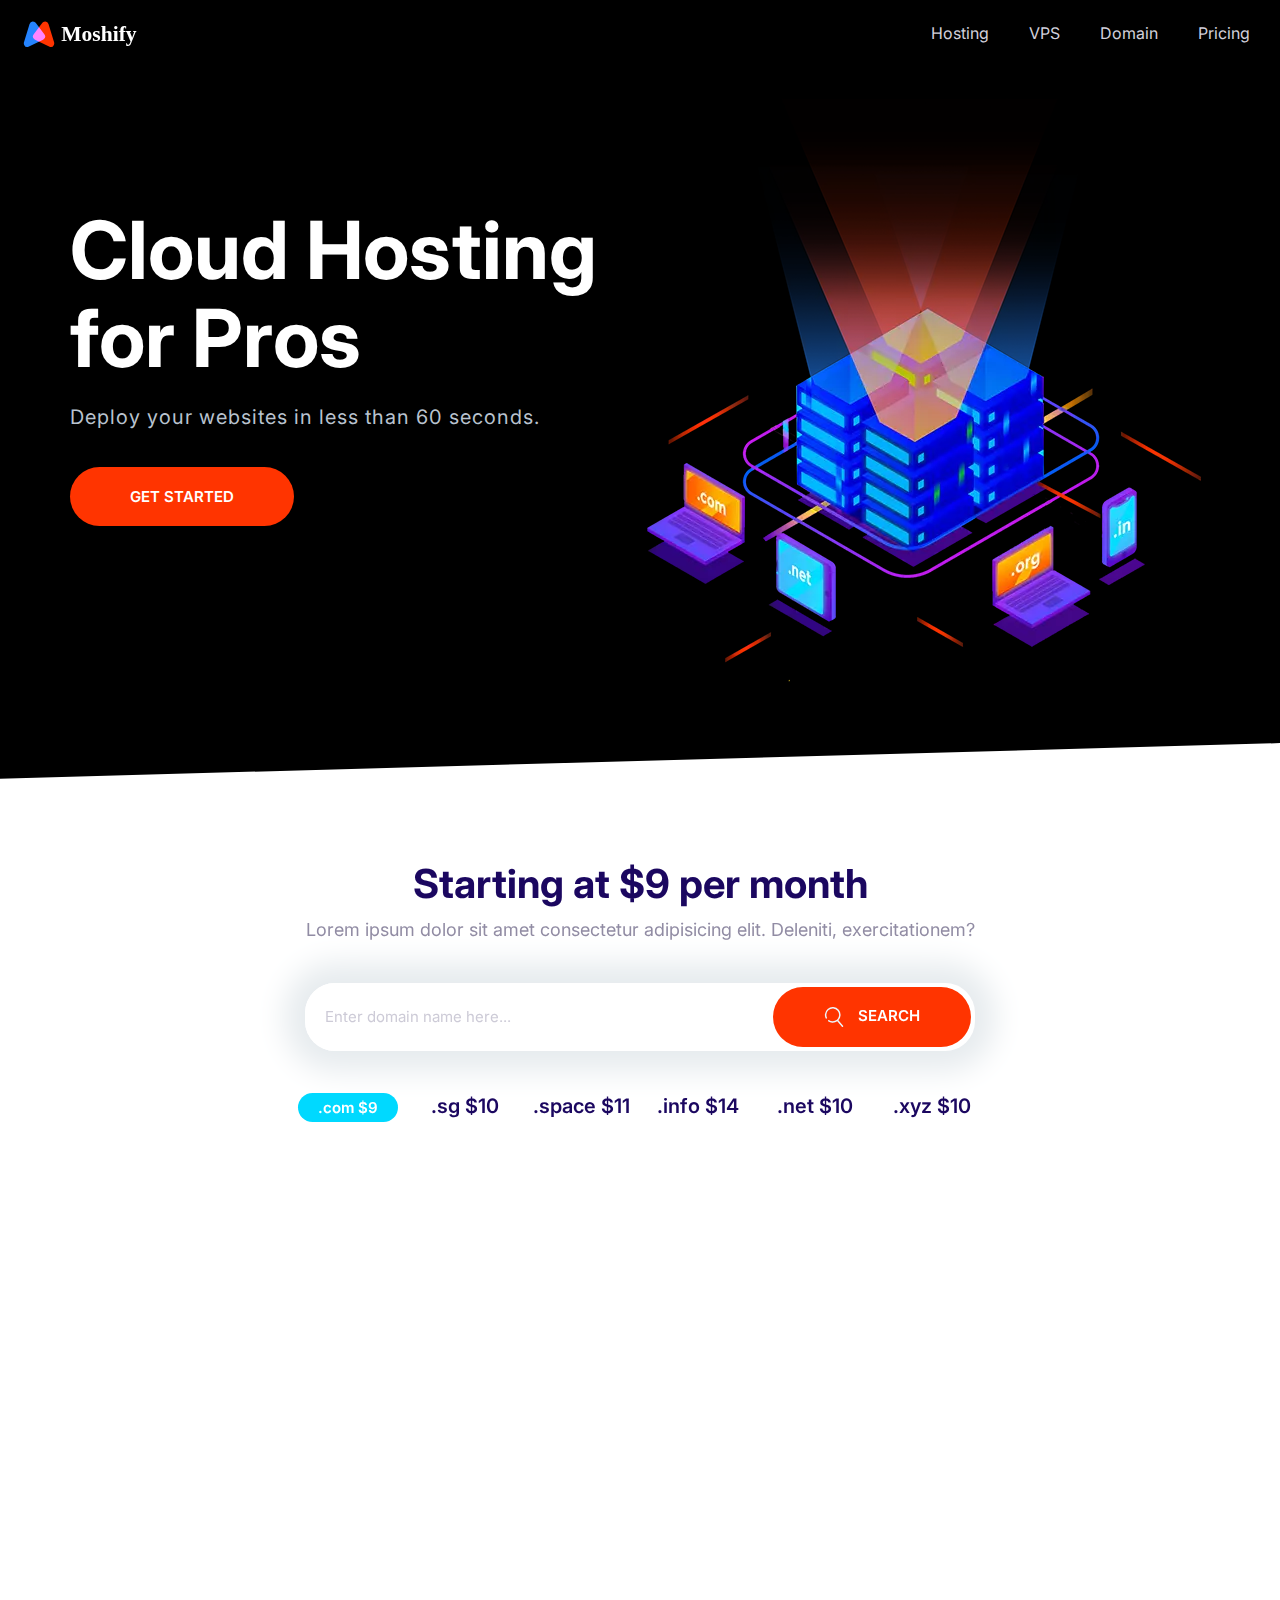
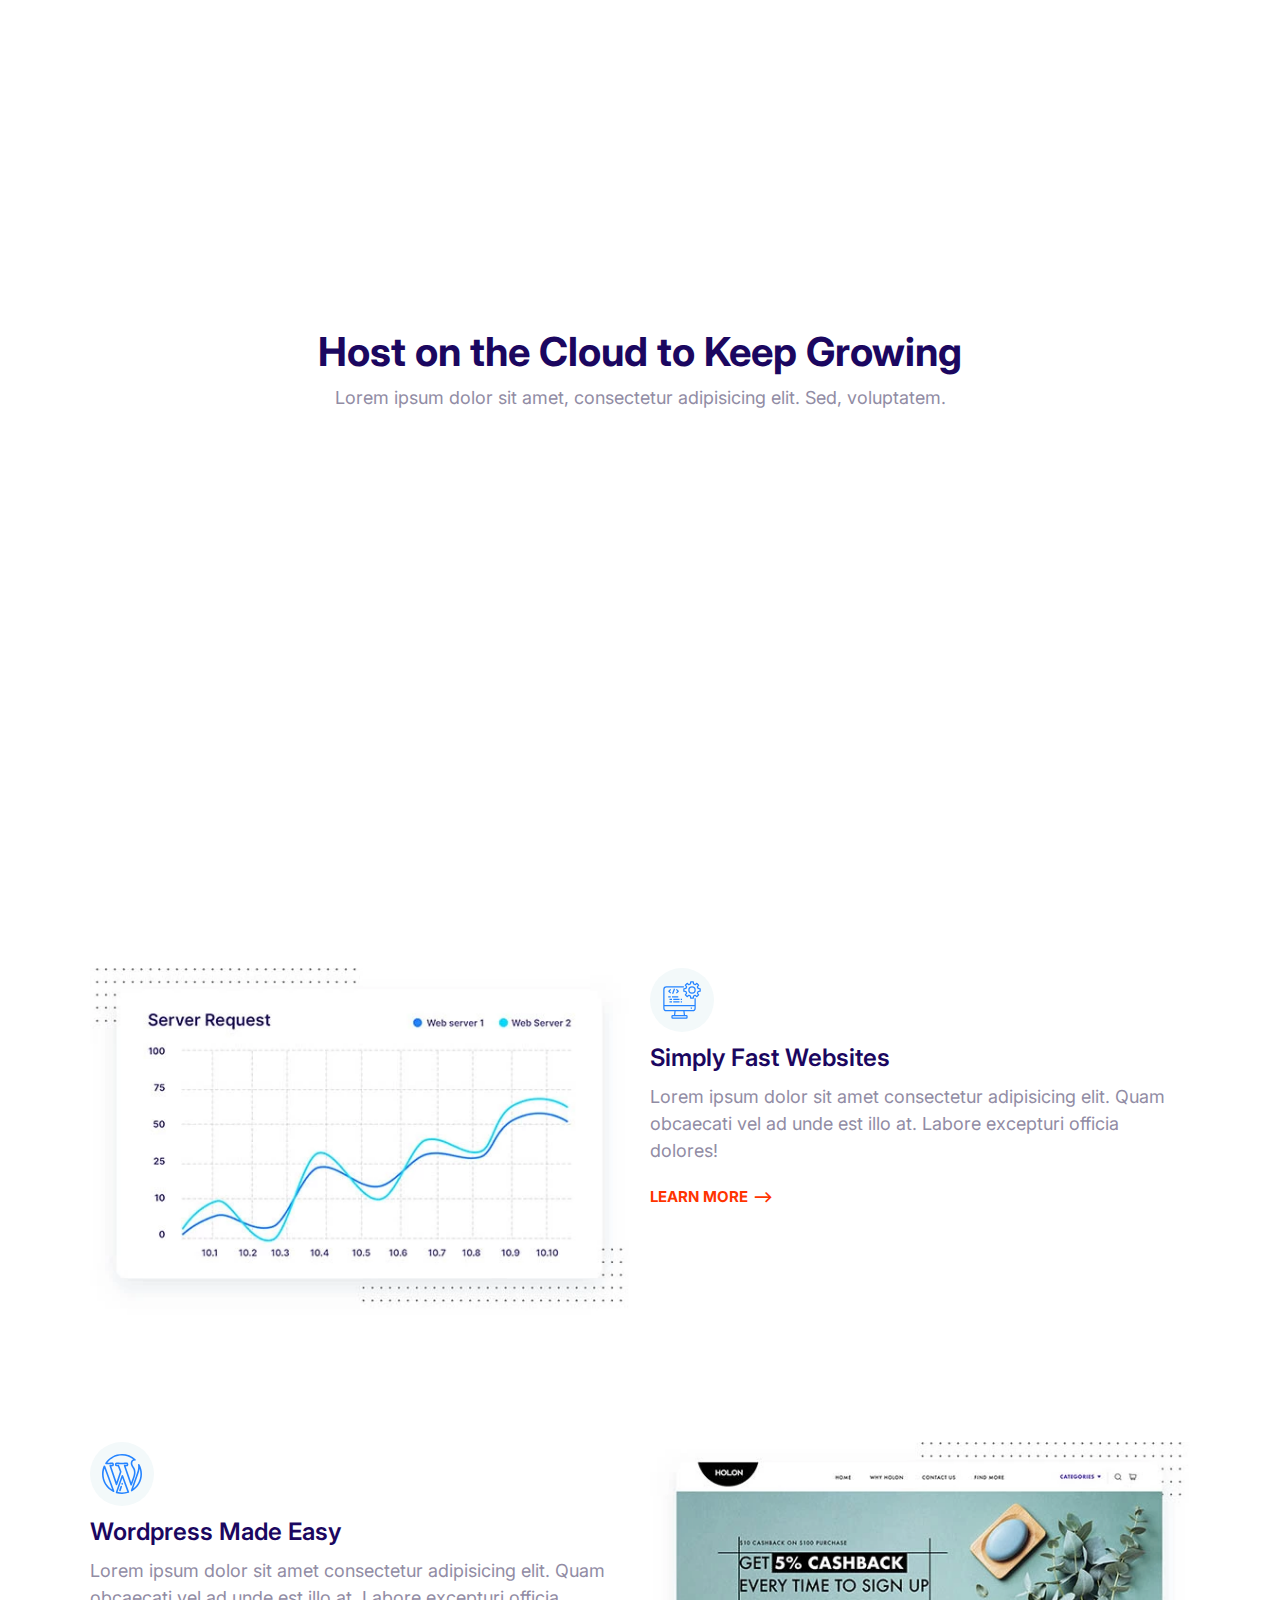
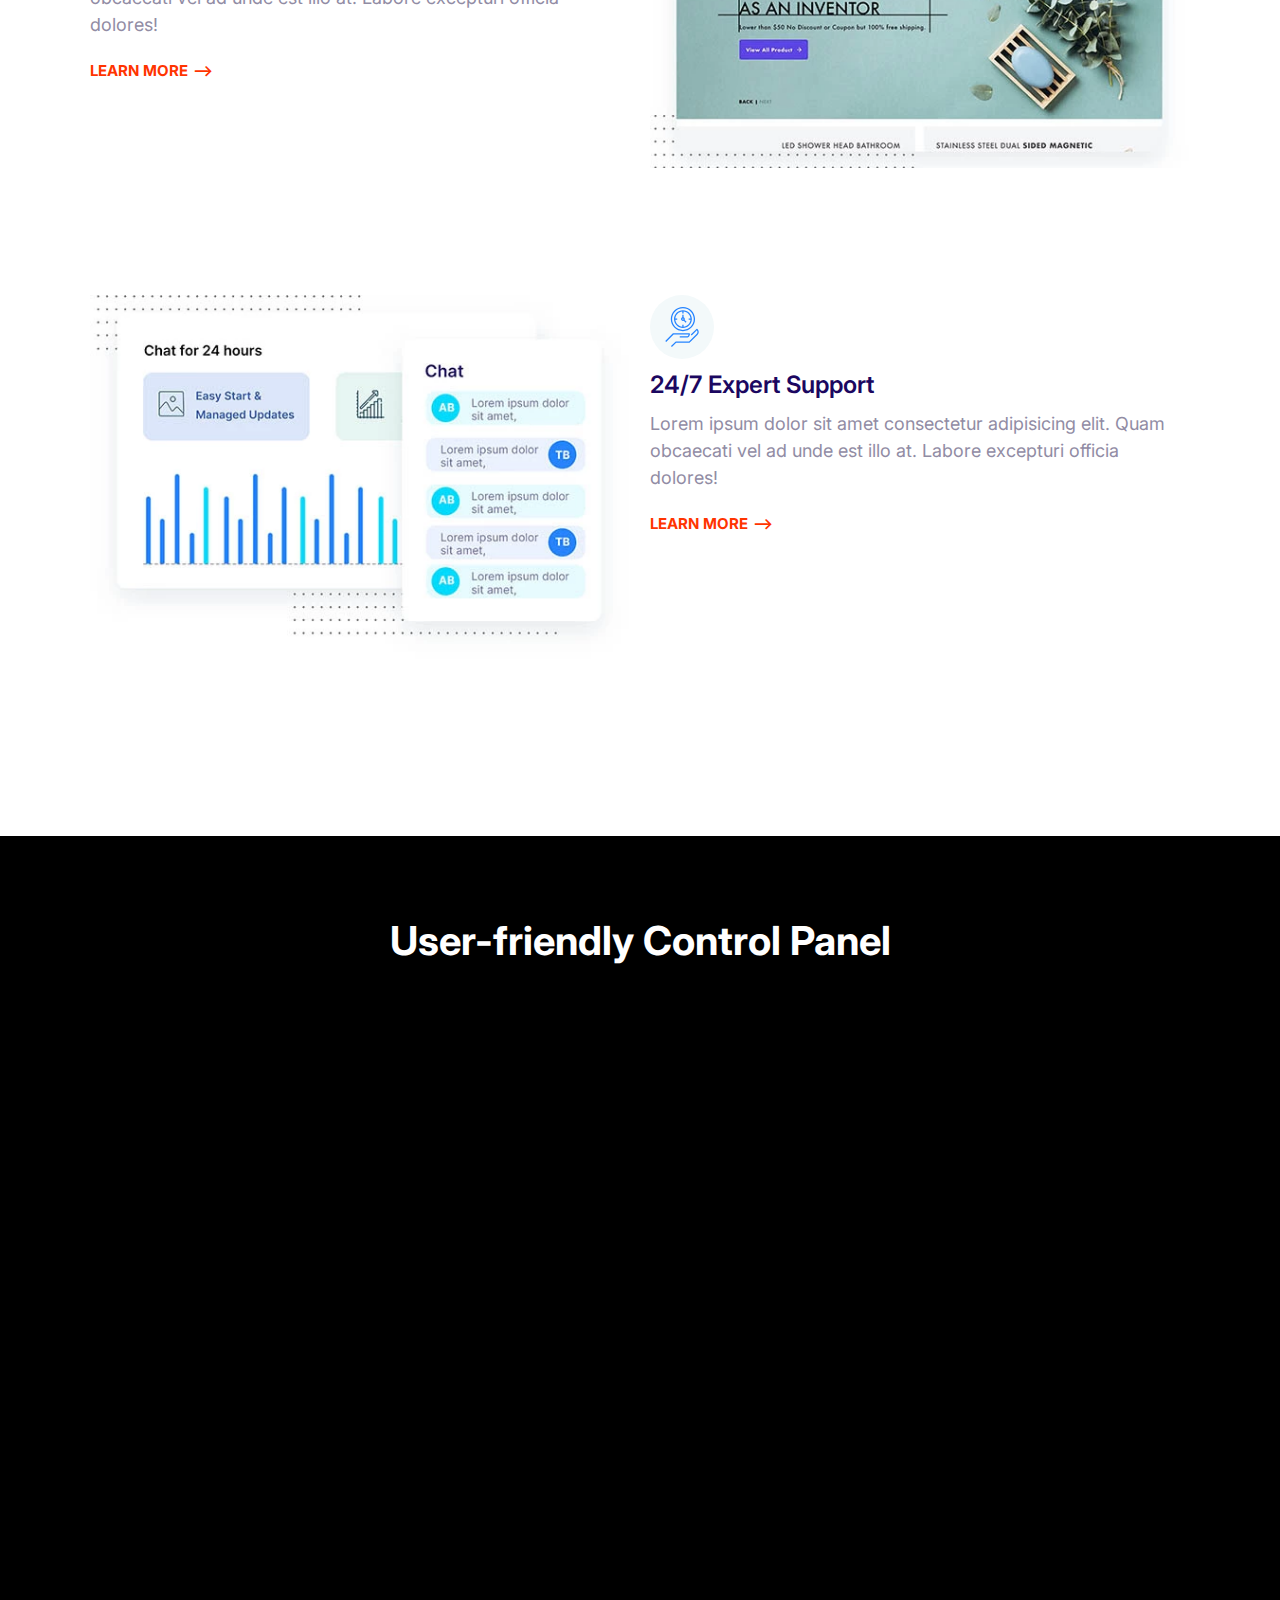
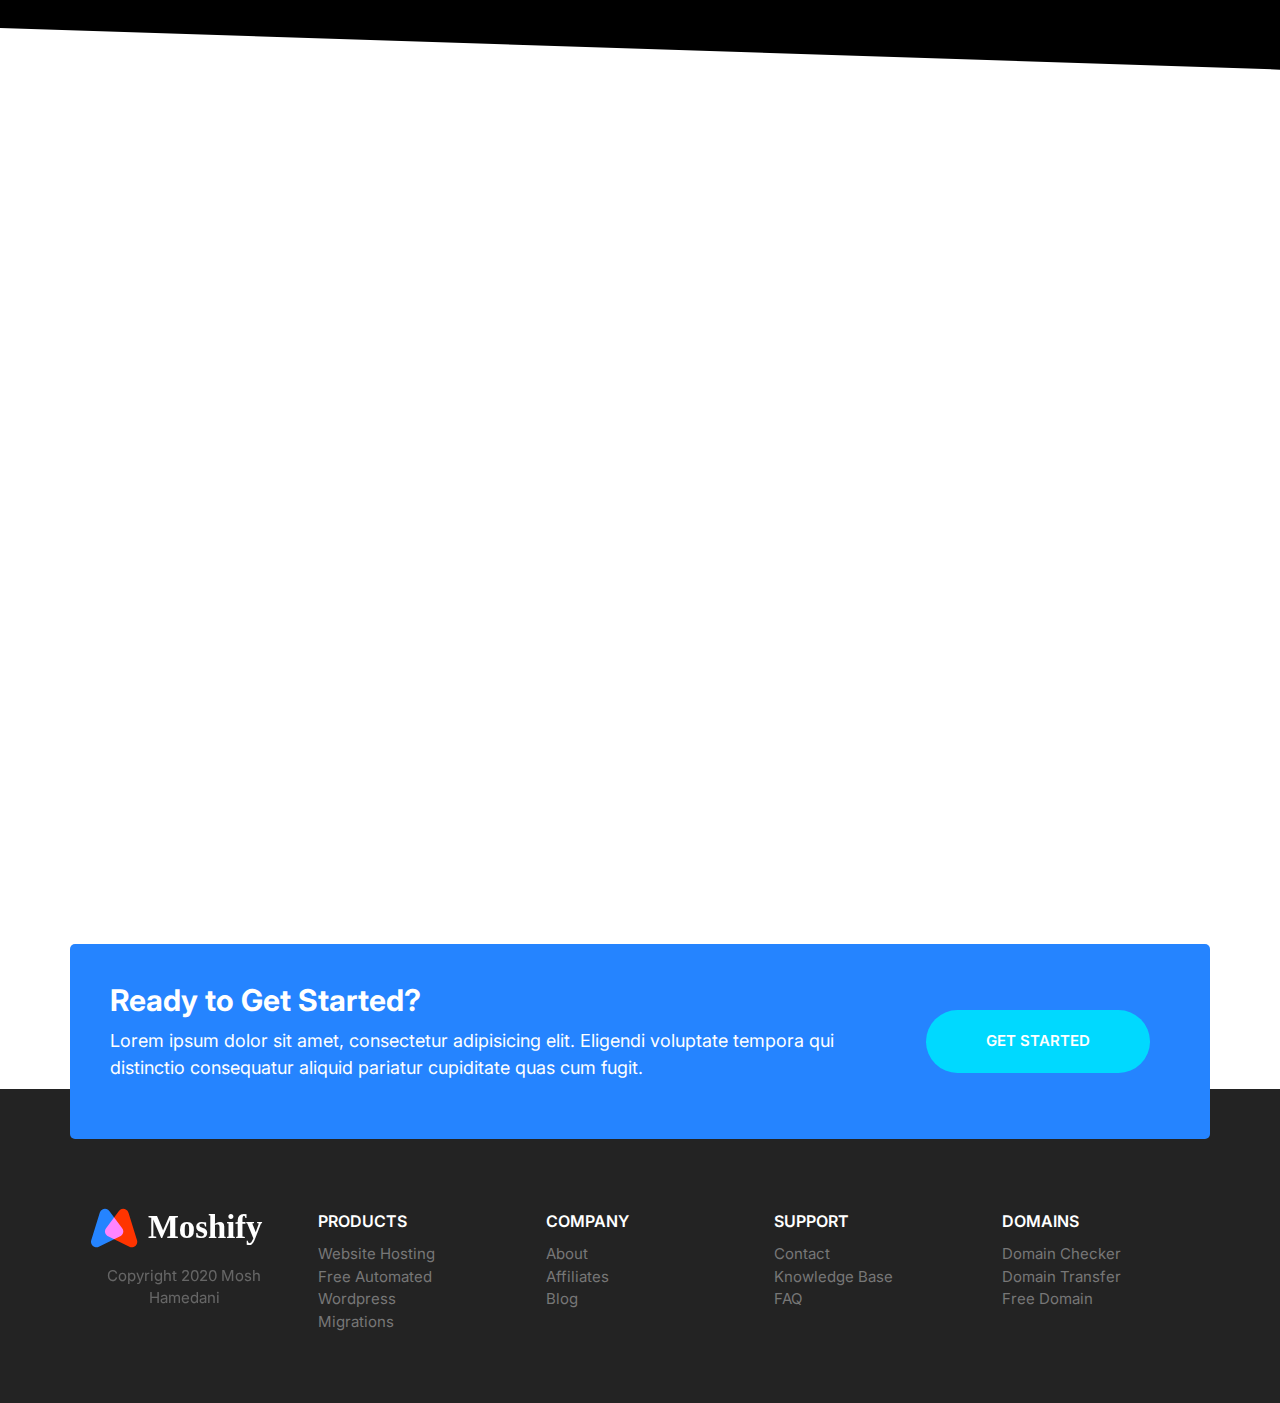
==== commit b63854b4: "39- Animations" ====
--- a/index.html
+++ b/index.html
@@ -13,6 +13,7 @@
 
     <link rel="stylesheet" href="css/normalize.css" />
     <link rel="stylesheet" href="css/styles.css" />
+    <link rel="stylesheet" href="https://unpkg.com/aos@next/dist/aos.css" />
   </head>
   <body>
     <header>
@@ -32,13 +33,15 @@
     <section class="block block--dark block--skewed-left hero">
       <div class="container grid grid--1x2">
         <header class="block__header hero__content">
-          <h1 class="block__heading">Cloud Hosting for Pros</h1>
+          <h1 data-aos="fade-right" class="block__heading">
+            Cloud Hosting for Pros
+          </h1>
           <p class="hero__tagline">
             Deploy your websites in less than 60 seconds.
           </p>
           <a href="" class="btn btn--accent btn--stretched">Get Started</a>
         </header>
-        <picture>
+        <picture data-aos="zoom-in">
           <source
             type="image/webp"
             srcset="images/banner.webp 1x, images/banner@2x.webp 2x"
@@ -51,7 +54,7 @@
         </picture>
       </div>
     </section>
-    <section class="block container block-domain">
+    <section data-aos="fade-up" class="block container block-domain">
       <header class="block__header">
         <h2>Starting at $9 per month</h2>
         <p>
@@ -67,8 +70,9 @@
         />
         <button class="btn btn--accent">
           <svg class="icon icon--white">
-            <use xlink:href="images/sprite.svg#search"></use></svg
-          >Search
+            <use xlink:href="images/sprite.svg#search"></use>
+          </svg>
+          Search
         </button>
       </div>
       <ul class="list block-domain__prices">
@@ -80,7 +84,7 @@
         <li>.xyz $10</li>
       </ul>
     </section>
-    <section class="block container block-plans">
+    <section data-aos="fade-up" class="block container block-plans">
       <div class="grid grid--1x3">
         <div class="plan">
           <div class="card card--secondary">
@@ -153,7 +157,7 @@
         </p>
       </header>
       <article class="grid grid--1x2 feature">
-        <div class="feature__content">
+        <div class="feature__content" data-aos="fade-right">
           <span class="icon-container">
             <svg class="icon icon--primary">
               <use xlink:href="images/sprite.svg#easy"></use>
@@ -166,7 +170,7 @@
           </p>
           <a href="#" class="link-arrow">Learn More</a>
         </div>
-        <picture>
+        <picture data-aos="zoom-in-left">
           <source
             type="image/webp"
             srcset="images/easy.webp 1x, images/easy@2x.webp 2x"
@@ -262,7 +266,7 @@
         <h2>User-friendly Control Panel</h2>
       </header>
       <div class="container grid grid--1x2">
-        <picture class="block-showcase__image">
+        <picture data-aos="fade-right" class="block-showcase__image">
           <source
             type="image/webp"
             srcset="images/ipad.webp 1x, images/ipad@2x.webp 2x"
@@ -273,7 +277,7 @@
           />
           <img src="images/ipad.png" alt="" />
         </picture>
-        <ul class="list">
+        <ul class="list" data-aos="fade-up">
           <li>
             <div class="media">
               <div class="media__image">
@@ -328,7 +332,7 @@
         </ul>
       </div>
     </section>
-    <section class="block">
+    <section class="block" data-aos="zoom-in">
       <header class="block__header">
         <h2>What our Customers are Saying</h2>
         <p>
@@ -457,7 +461,10 @@
         </section>
       </div>
     </footer>
-
     <script src="js/main.js"></script>
+    <script src="https://unpkg.com/aos@next/dist/aos.js"></script>
+    <script>
+      AOS.init();
+    </script>
   </body>
 </html>
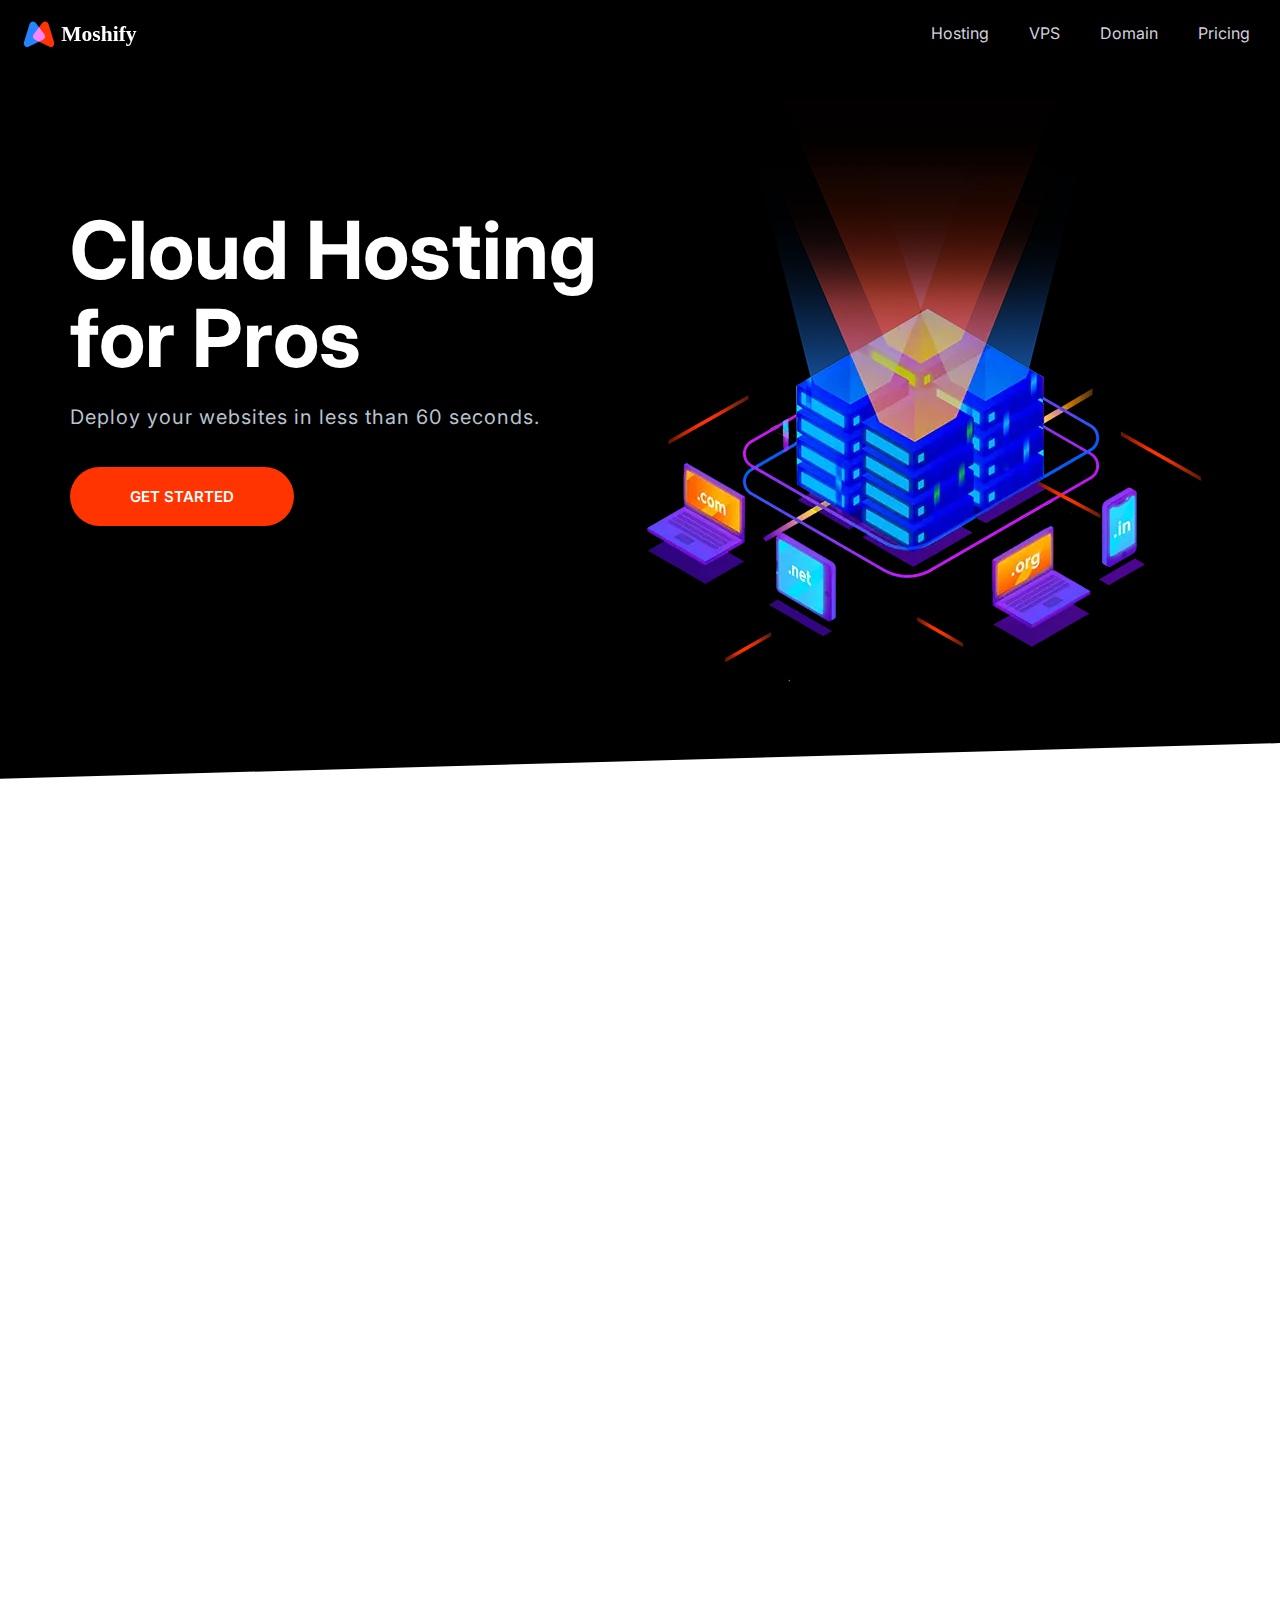
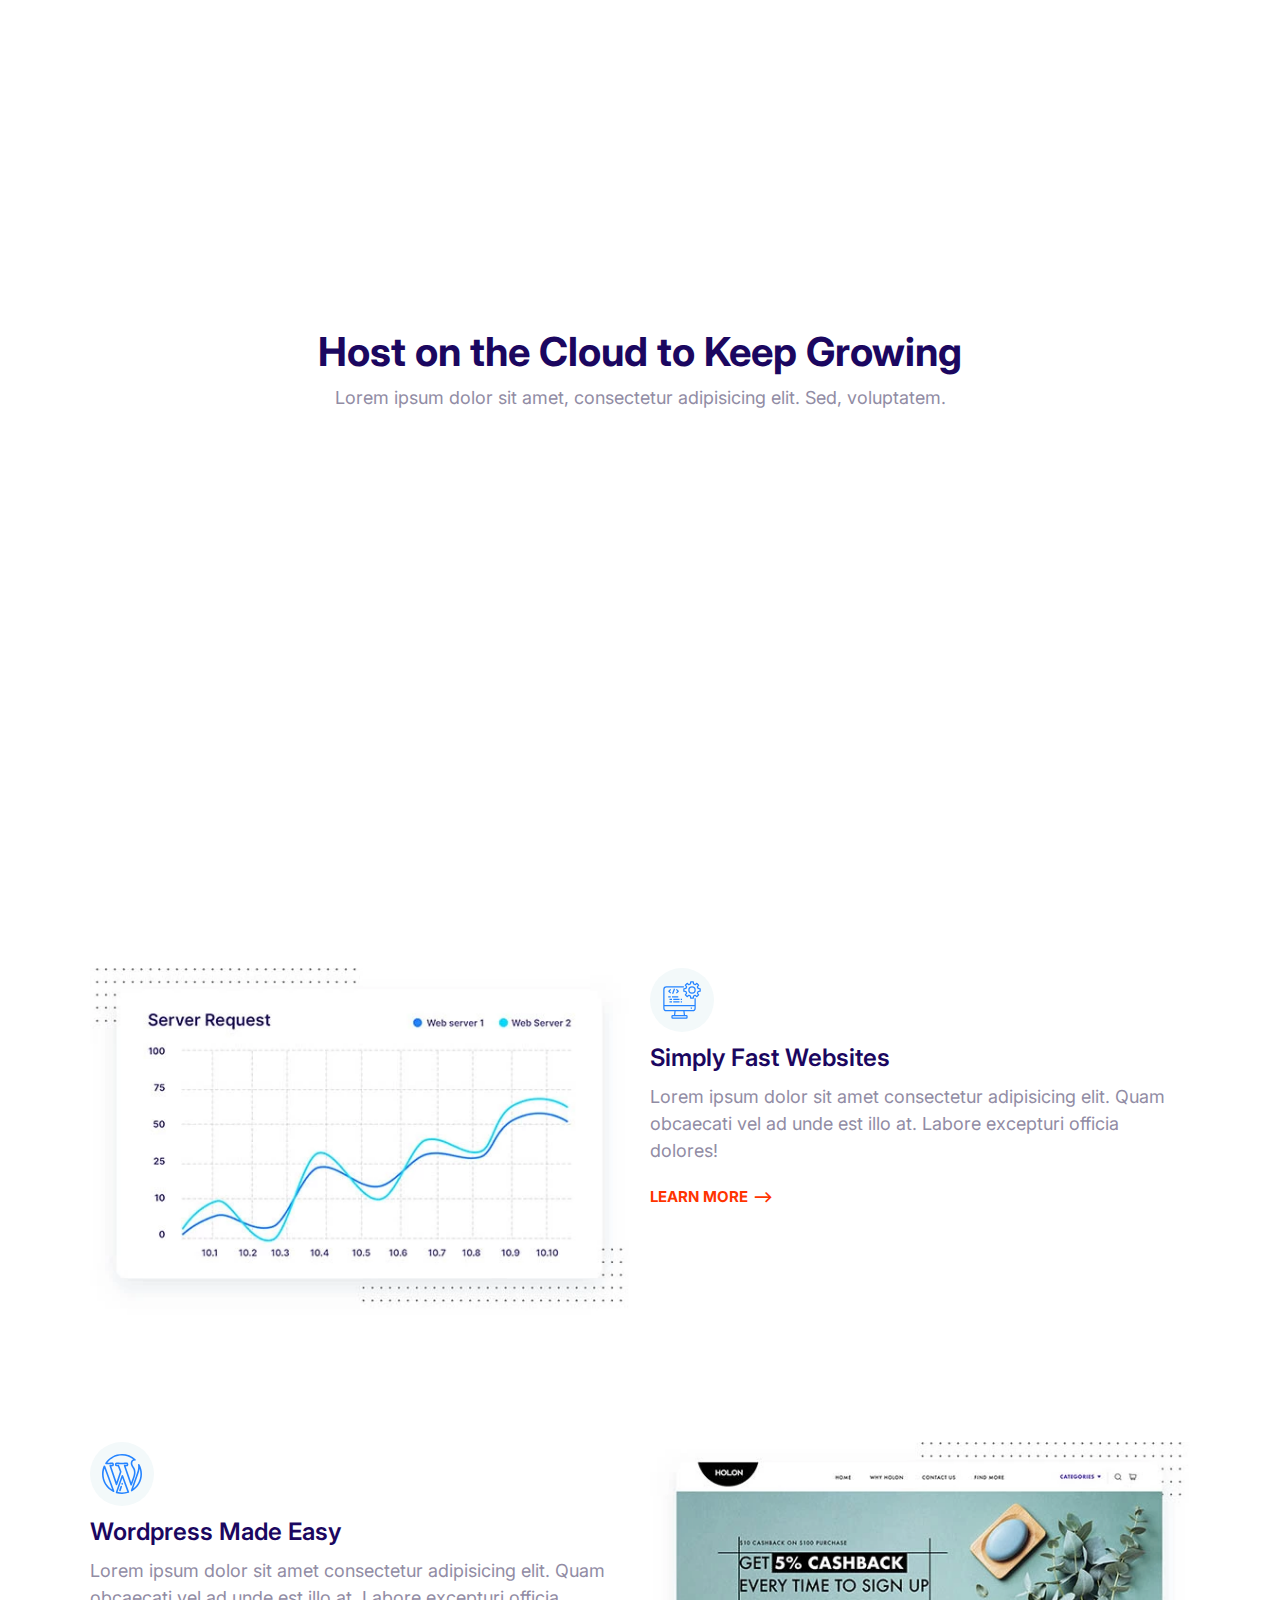
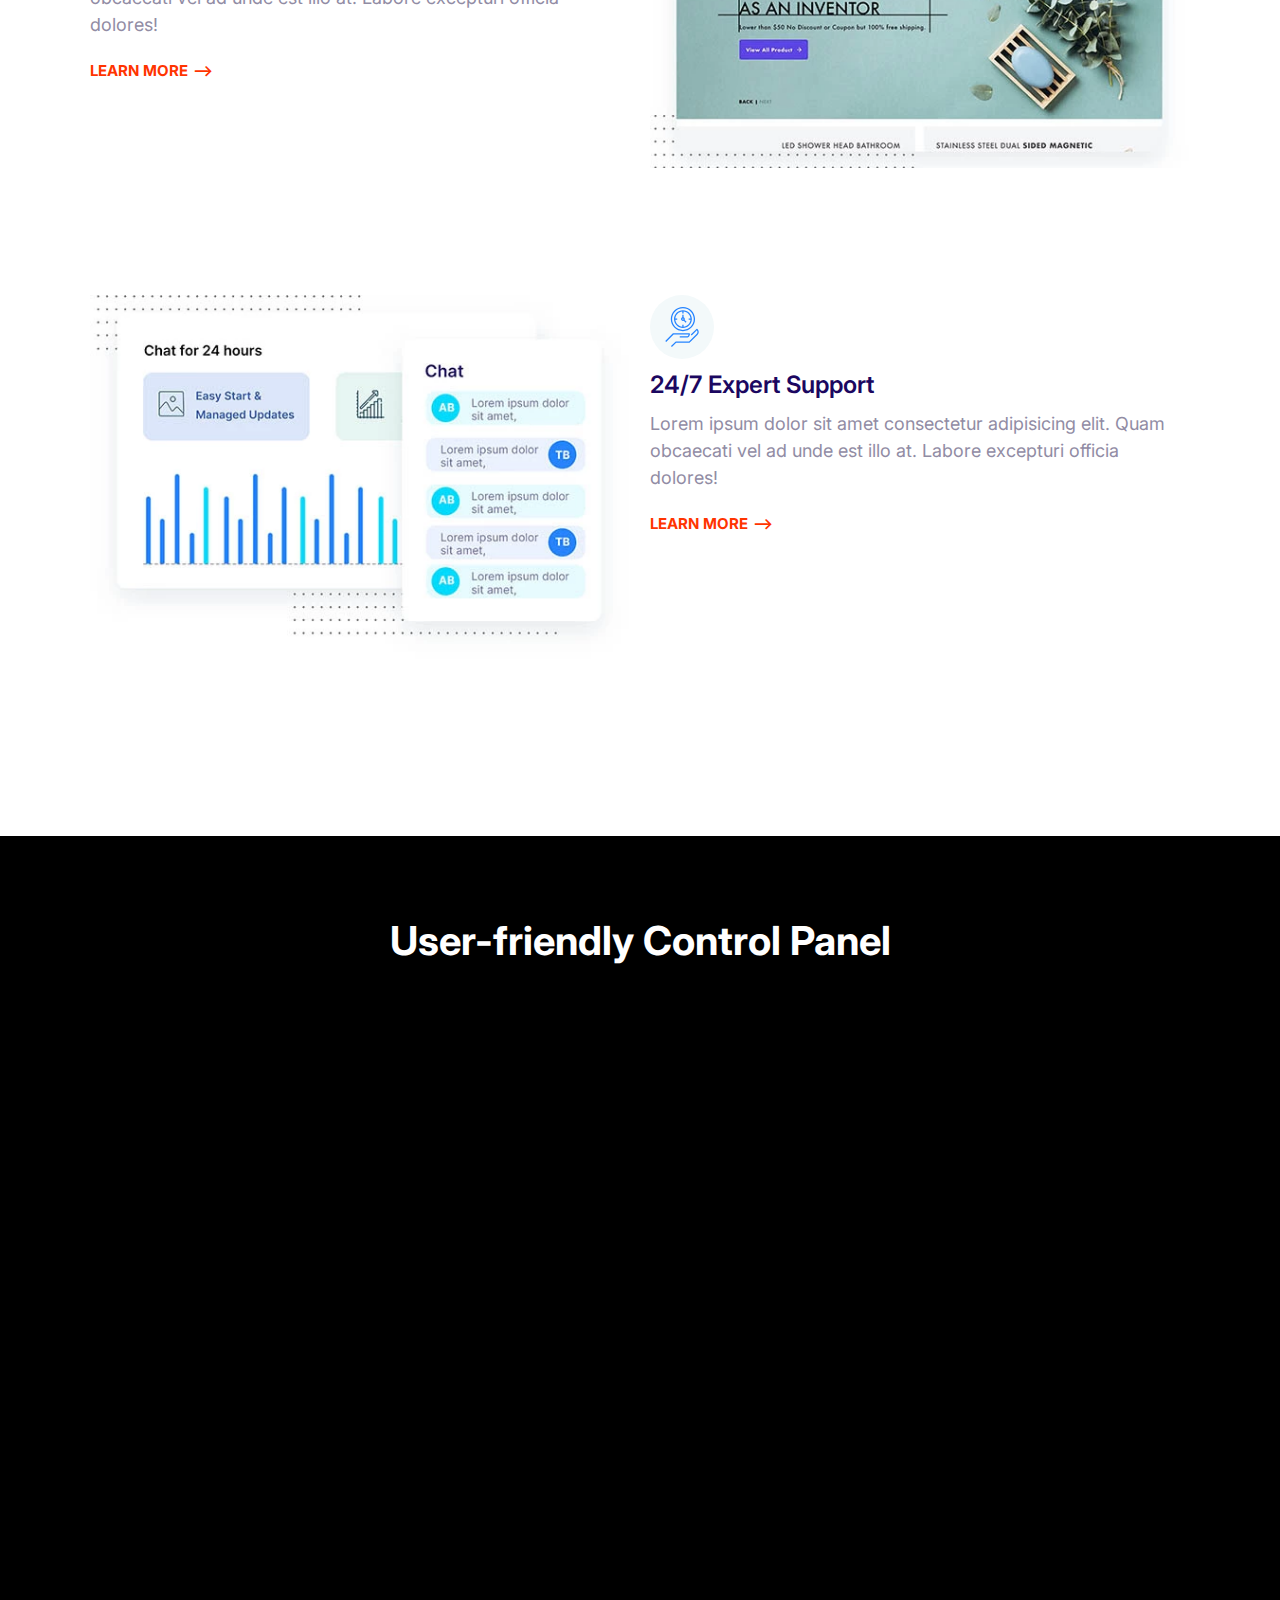
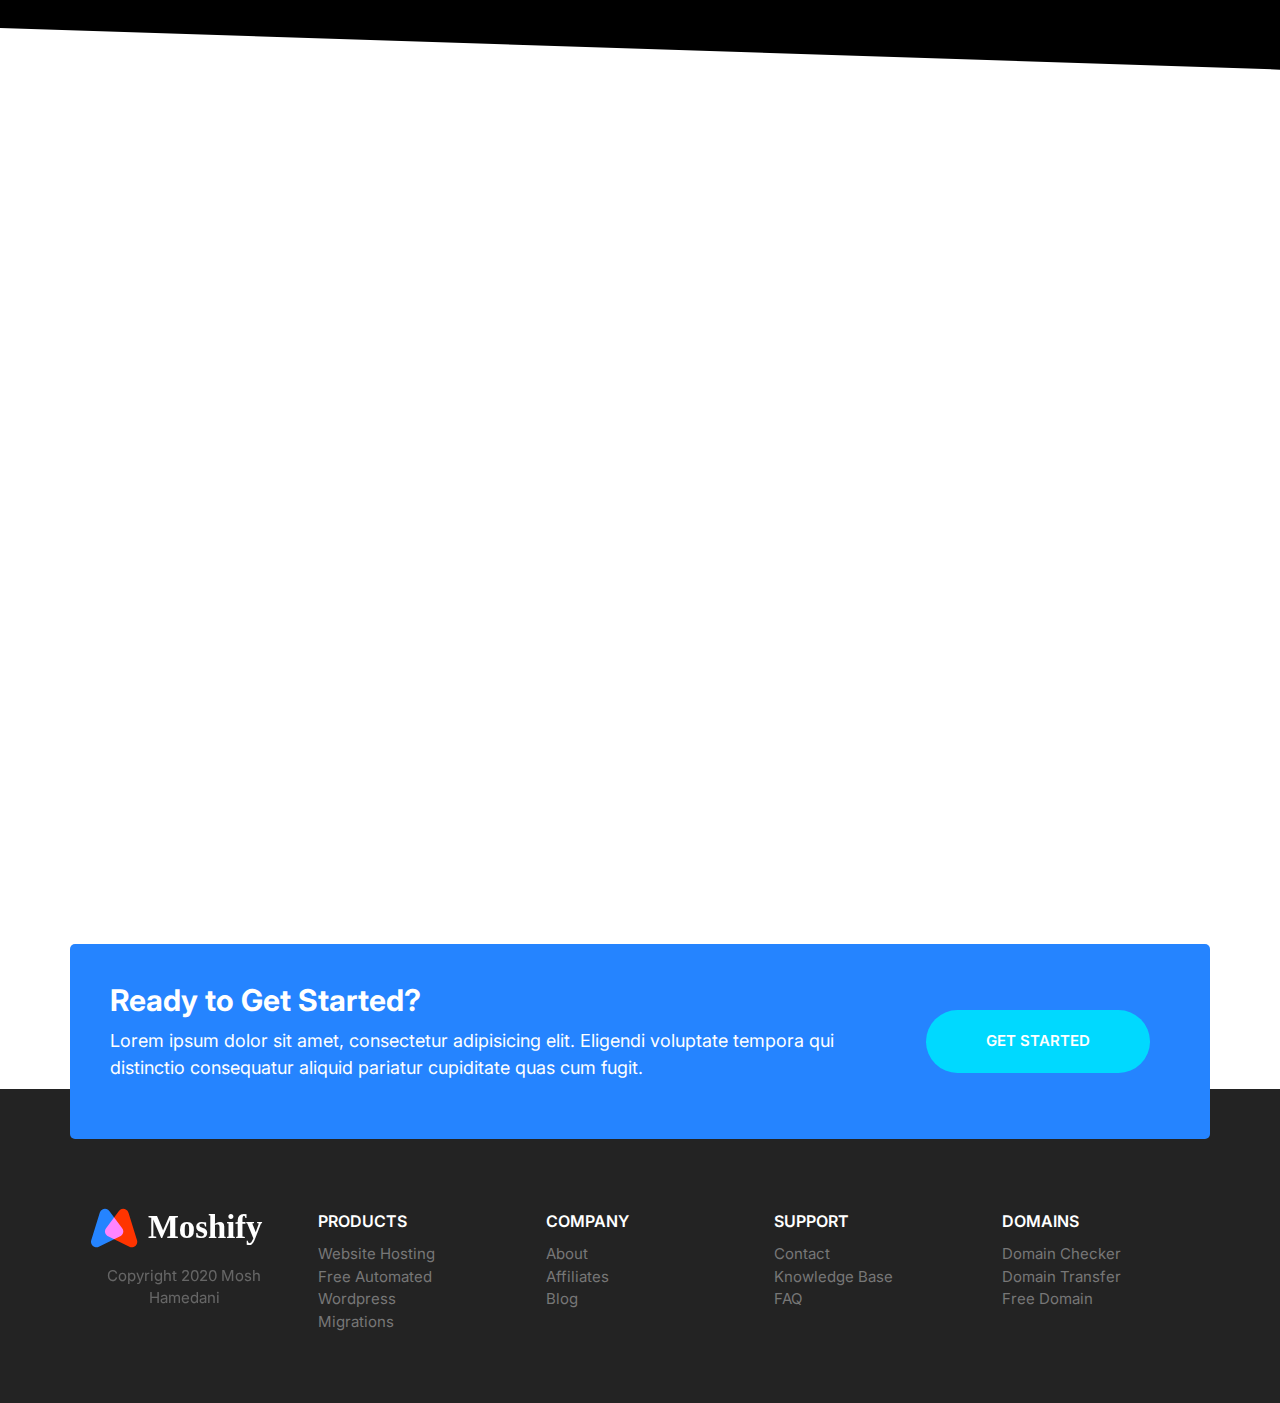
==== commit c2e18dd0: "41- HTML and CSS Validation" ====
--- a/index.html
+++ b/index.html
@@ -3,14 +3,21 @@
   <head>
     <meta charset="UTF-8" />
     <meta name="viewport" content="width=device-width, initial-scale=1.0" />
-    <title>Document</title>
-    <link rel="preconnect" href="https://fonts.googleapis.com" />
-    <link rel="preconnect" href="https://fonts.gstatic.com" crossorigin />
+    <meta
+      name="description"
+      content="Deploy your websites in less than 60 seconds."
+    />
+    <meta property="og:title" content="Moshify... " />
+    <meta property="og:description" content="Moshify... " />
+    <meta property="og:type" content="website" />
+    <meta property="og:image" content="http://" />
+    <meta property="og:url" content="https://moshified.com" />
+    <title>Moshify - Go Online for Just $9</title>
+    <link rel="preconnect" href="https://fonts.gstatic.com" />
     <link
-      href="https://fonts.googleapis.com/css2?family=Inter:wght@100..900&display=swap"
+      href="https://fonts.googleapis.com/css2?family=Inter:wght@400;600;700&display=swap"
       rel="stylesheet"
     />
-
     <link rel="stylesheet" href="css/normalize.css" />
     <link rel="stylesheet" href="css/styles.css" />
     <link rel="stylesheet" href="https://unpkg.com/aos@next/dist/aos.css" />
@@ -396,12 +403,12 @@
     <footer class="block block--dark footer">
       <div class="container grid footer__sections">
         <section class="collapsible collapsible--expanded footer__section">
-          <header class="collapsible__header">
+          <div class="collapsible__header">
             <h2 class="collapsible__heading footer__heading">Products</h2>
             <svg class="icon icon--white collapsible__chevron">
               <use xlink:href="images/sprite.svg#chevron"></use>
             </svg>
-          </header>
+          </div>
           <div class="collapsible__content">
             <ul class="list">
               <li><a href="#">Website Hosting</a></li>
@@ -411,12 +418,12 @@
           </div>
         </section>
         <section class="collapsible footer__section">
-          <header class="collapsible__header">
+          <div class="collapsible__header">
             <h2 class="collapsible__heading footer__heading">Company</h2>
             <svg class="icon icon--white collapsible__chevron">
               <use xlink:href="images/sprite.svg#chevron"></use>
             </svg>
-          </header>
+          </div>
           <div class="collapsible__content">
             <ul class="list">
               <li><a href="#">About</a></li>
@@ -426,12 +433,12 @@
           </div>
         </section>
         <section class="collapsible footer__section">
-          <header class="collapsible__header">
+          <div class="collapsible__header">
             <h2 class="collapsible__heading footer__heading">Support</h2>
             <svg class="icon icon--white collapsible__chevron">
               <use xlink:href="images/sprite.svg#chevron"></use>
             </svg>
-          </header>
+          </div>
           <div class="collapsible__content">
             <ul class="list">
               <li><a href="#">Contact</a></li>
@@ -441,12 +448,12 @@
           </div>
         </section>
         <section class="collapsible footer__section">
-          <header class="collapsible__header">
+          <div class="collapsible__header">
             <h2 class="collapsible__heading footer__heading">Domains</h2>
             <svg class="icon icon--white collapsible__chevron">
               <use xlink:href="images/sprite.svg#chevron"></use>
             </svg>
-          </header>
+          </div>
           <div class="collapsible__content">
             <ul class="list">
               <li><a href="#">Domain Checker</a></li>
@@ -455,10 +462,10 @@
             </ul>
           </div>
         </section>
-        <section class="footer__brand">
+        <div class="footer__brand">
           <img src="images/logo.svg" alt="" />
           <p class="footer__copyright">Copyright 2020 Mosh Hamedani</p>
-        </section>
+        </div>
       </div>
     </footer>
     <script src="js/main.js"></script>
